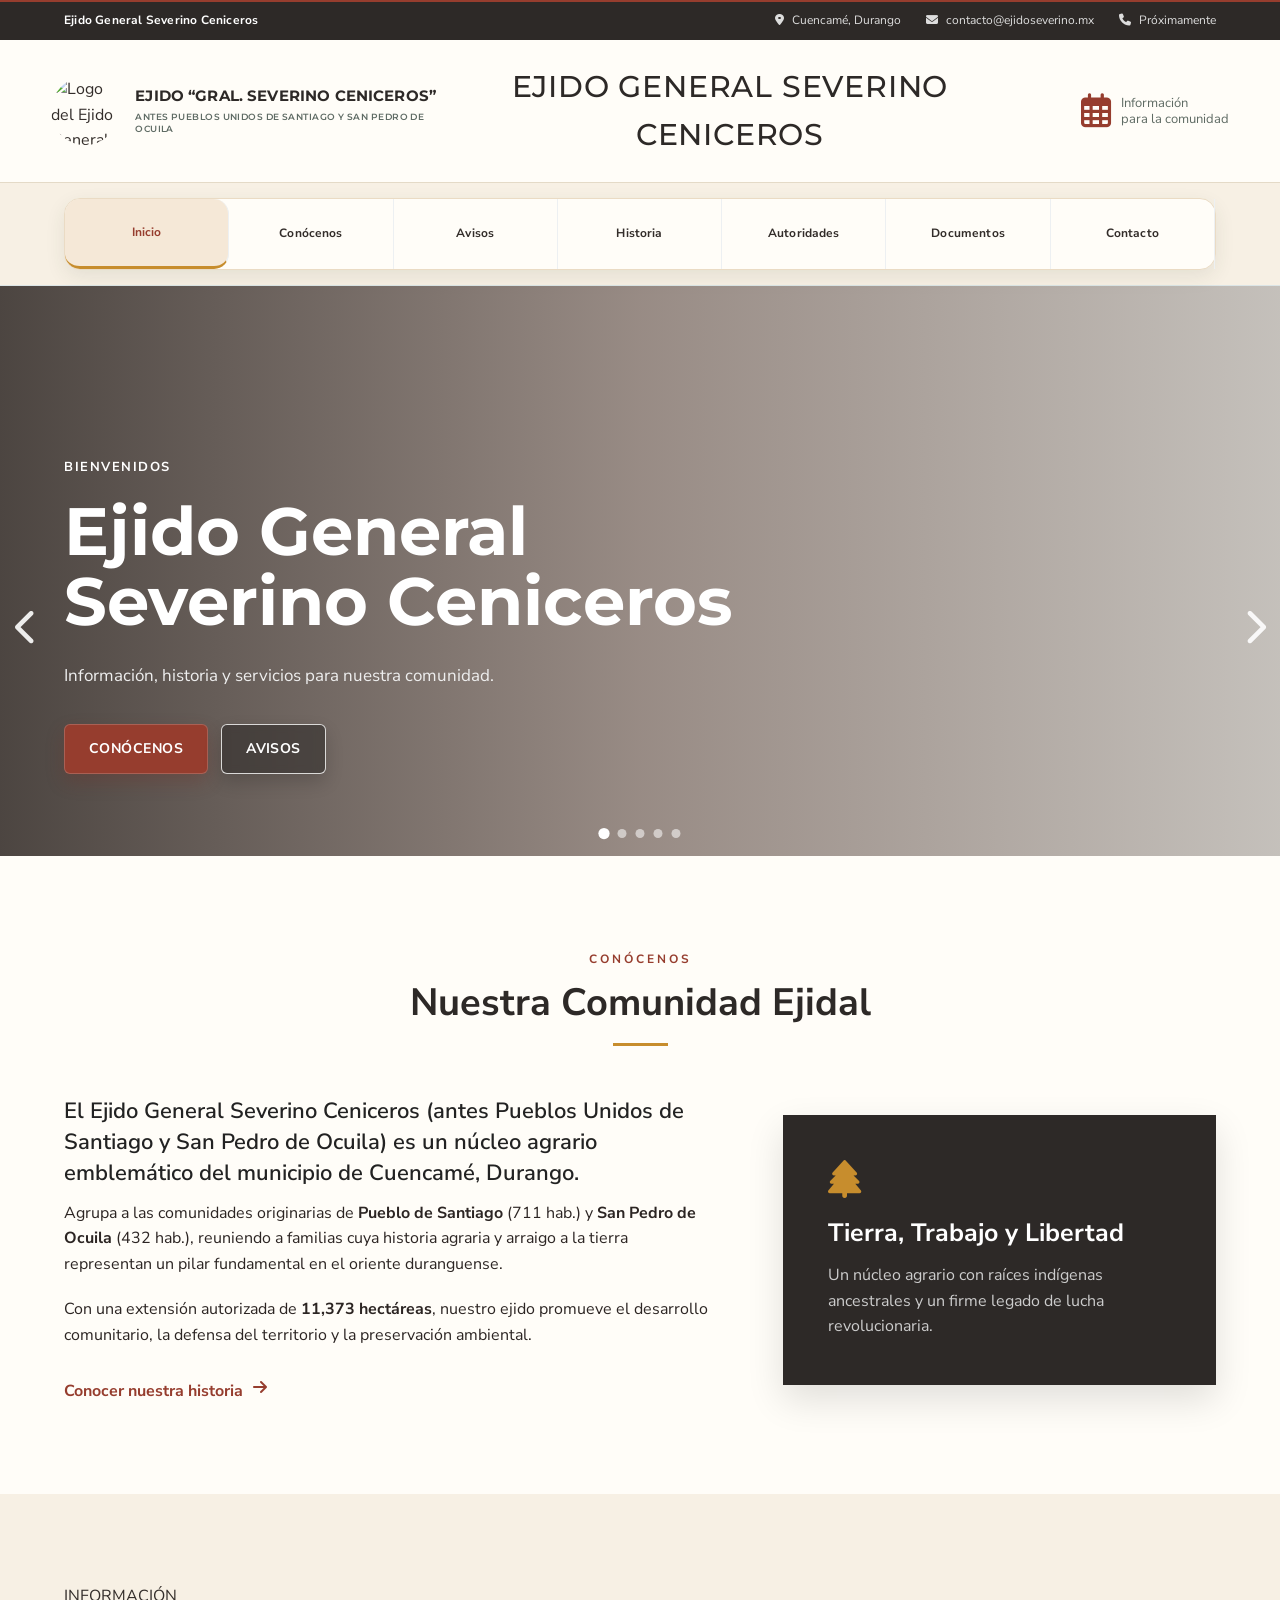
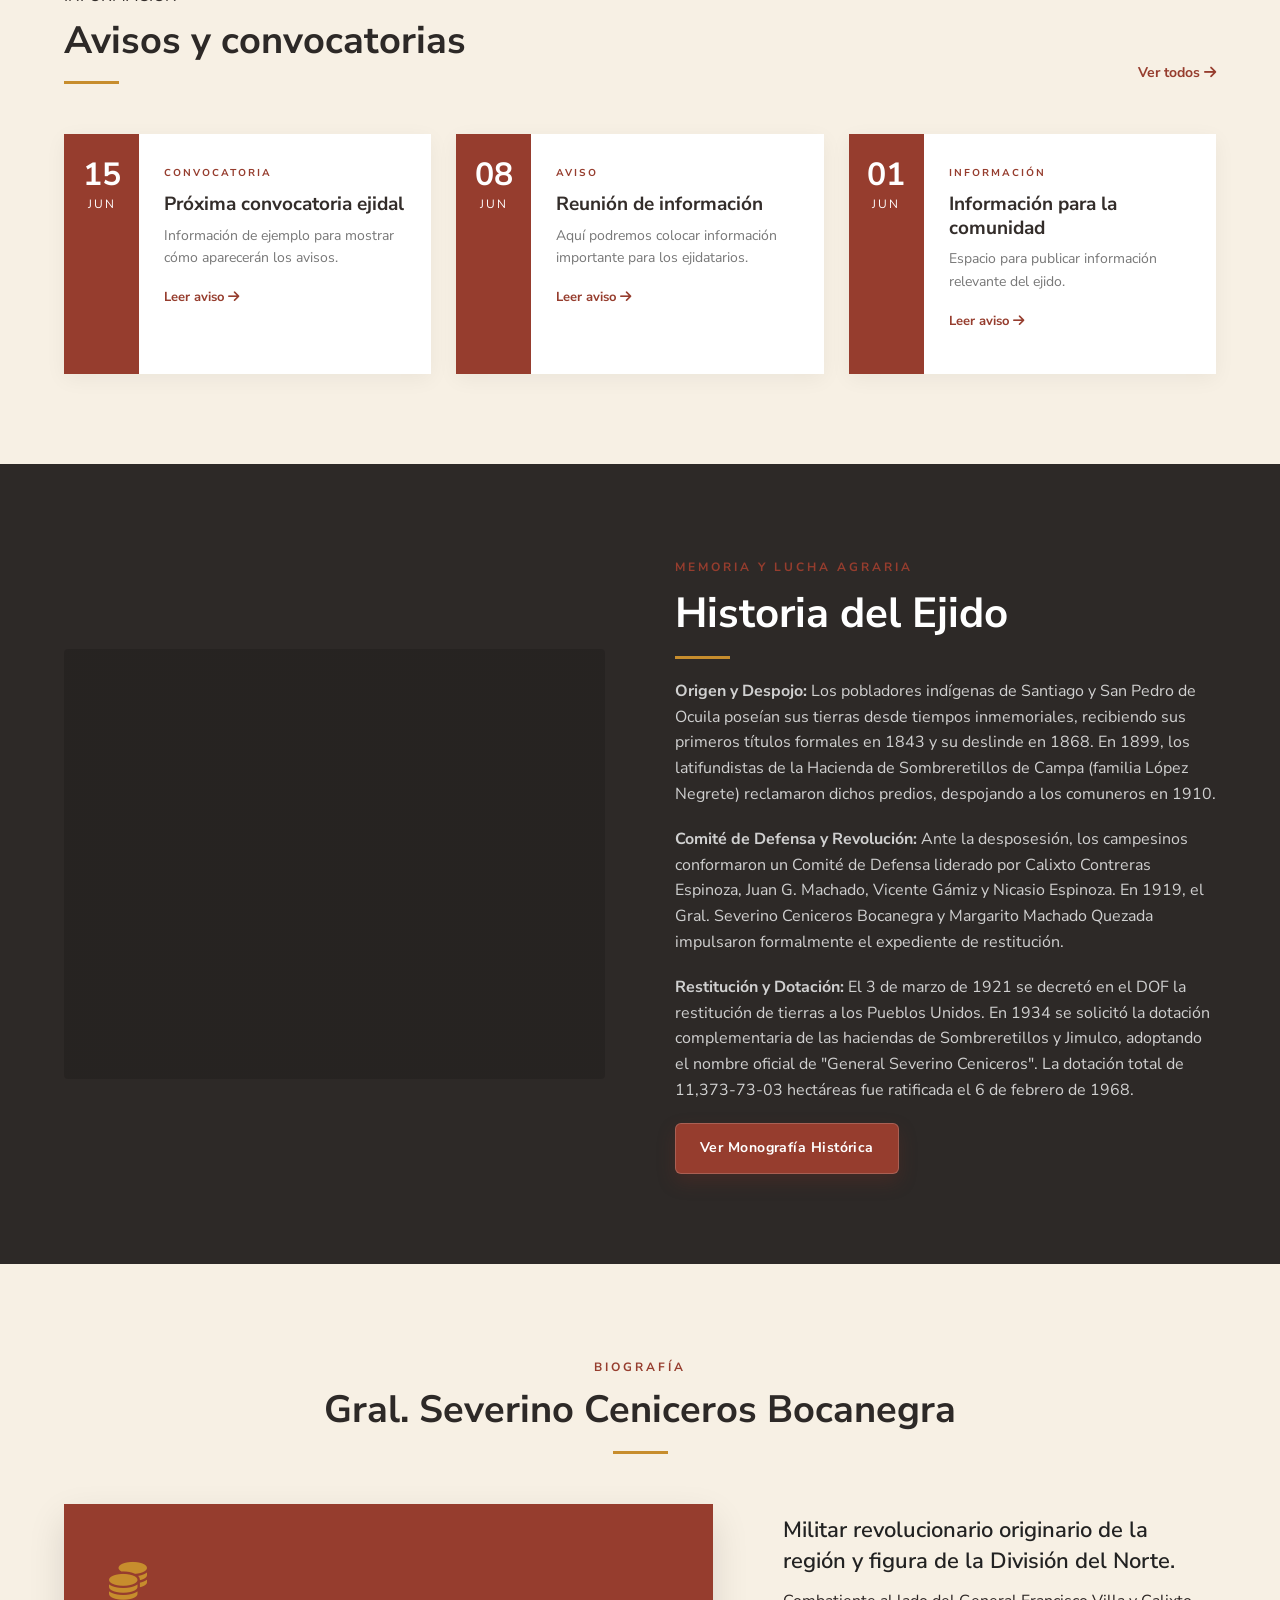
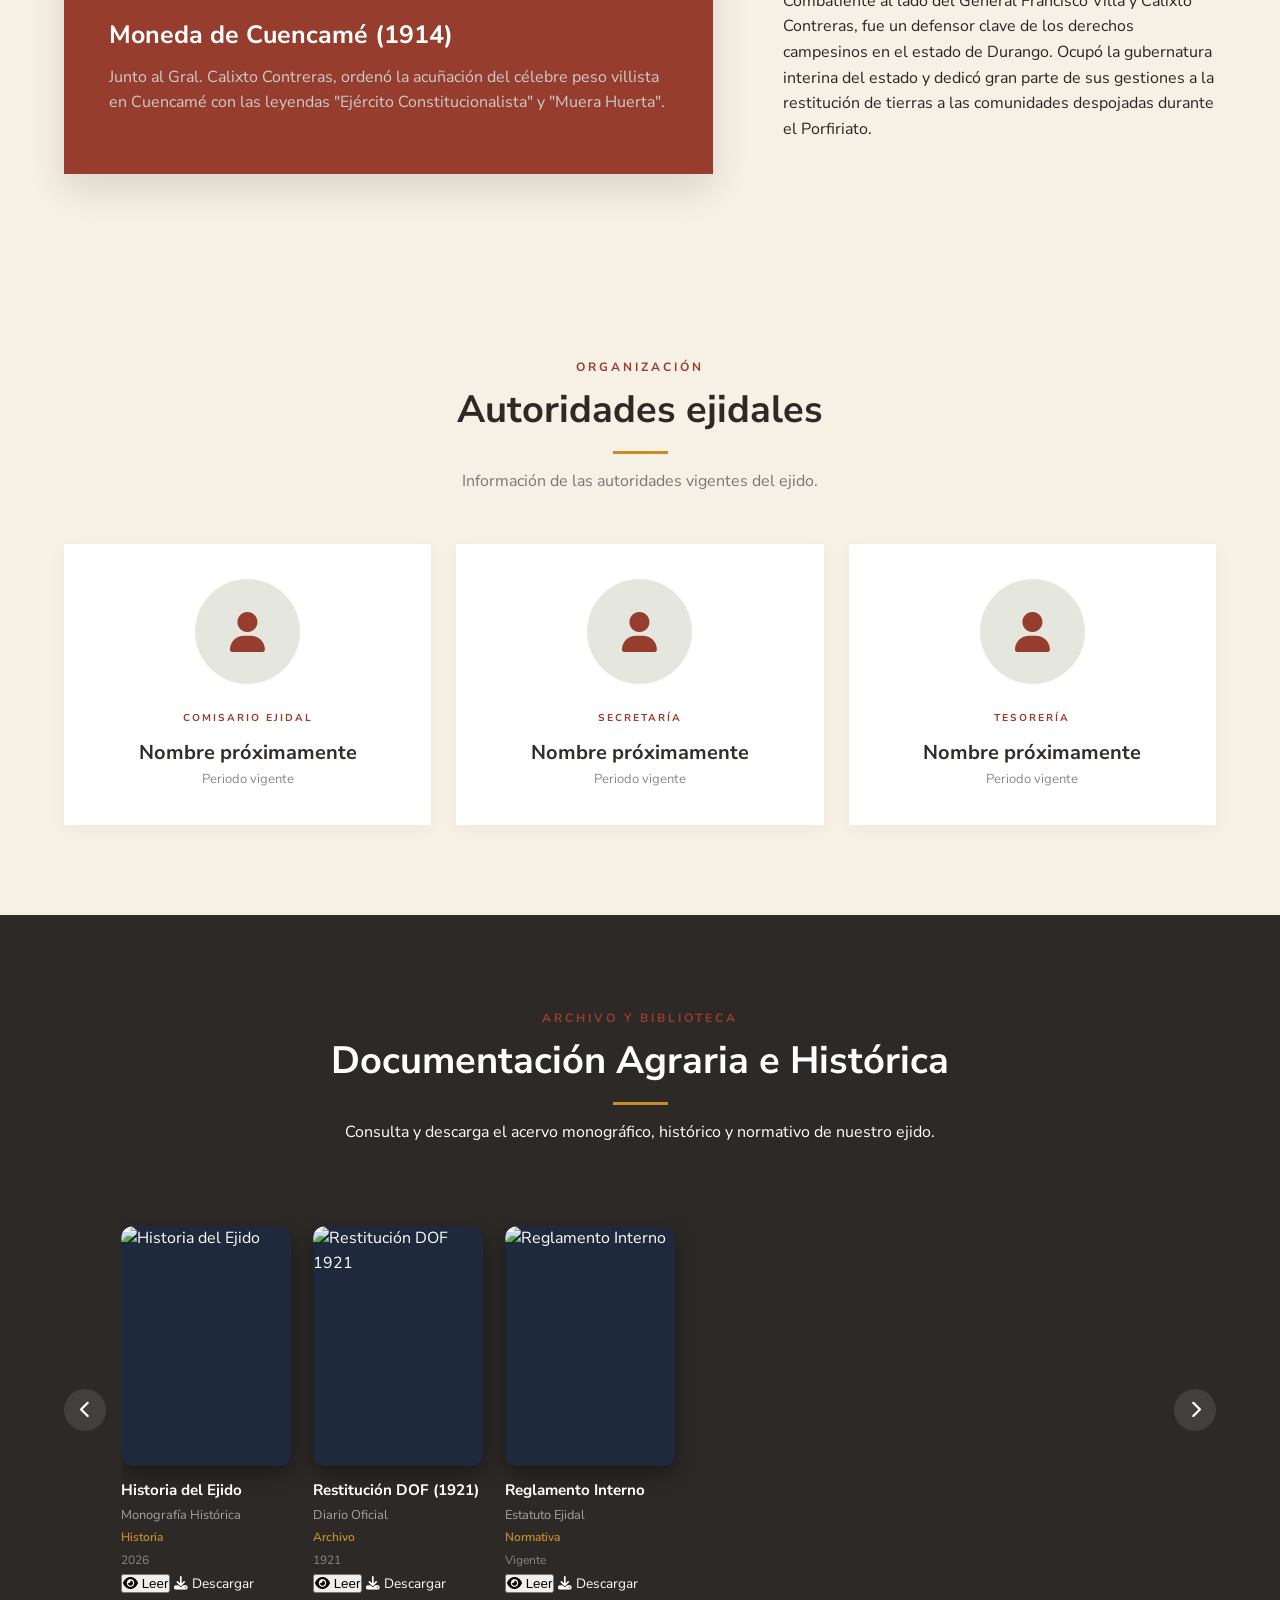
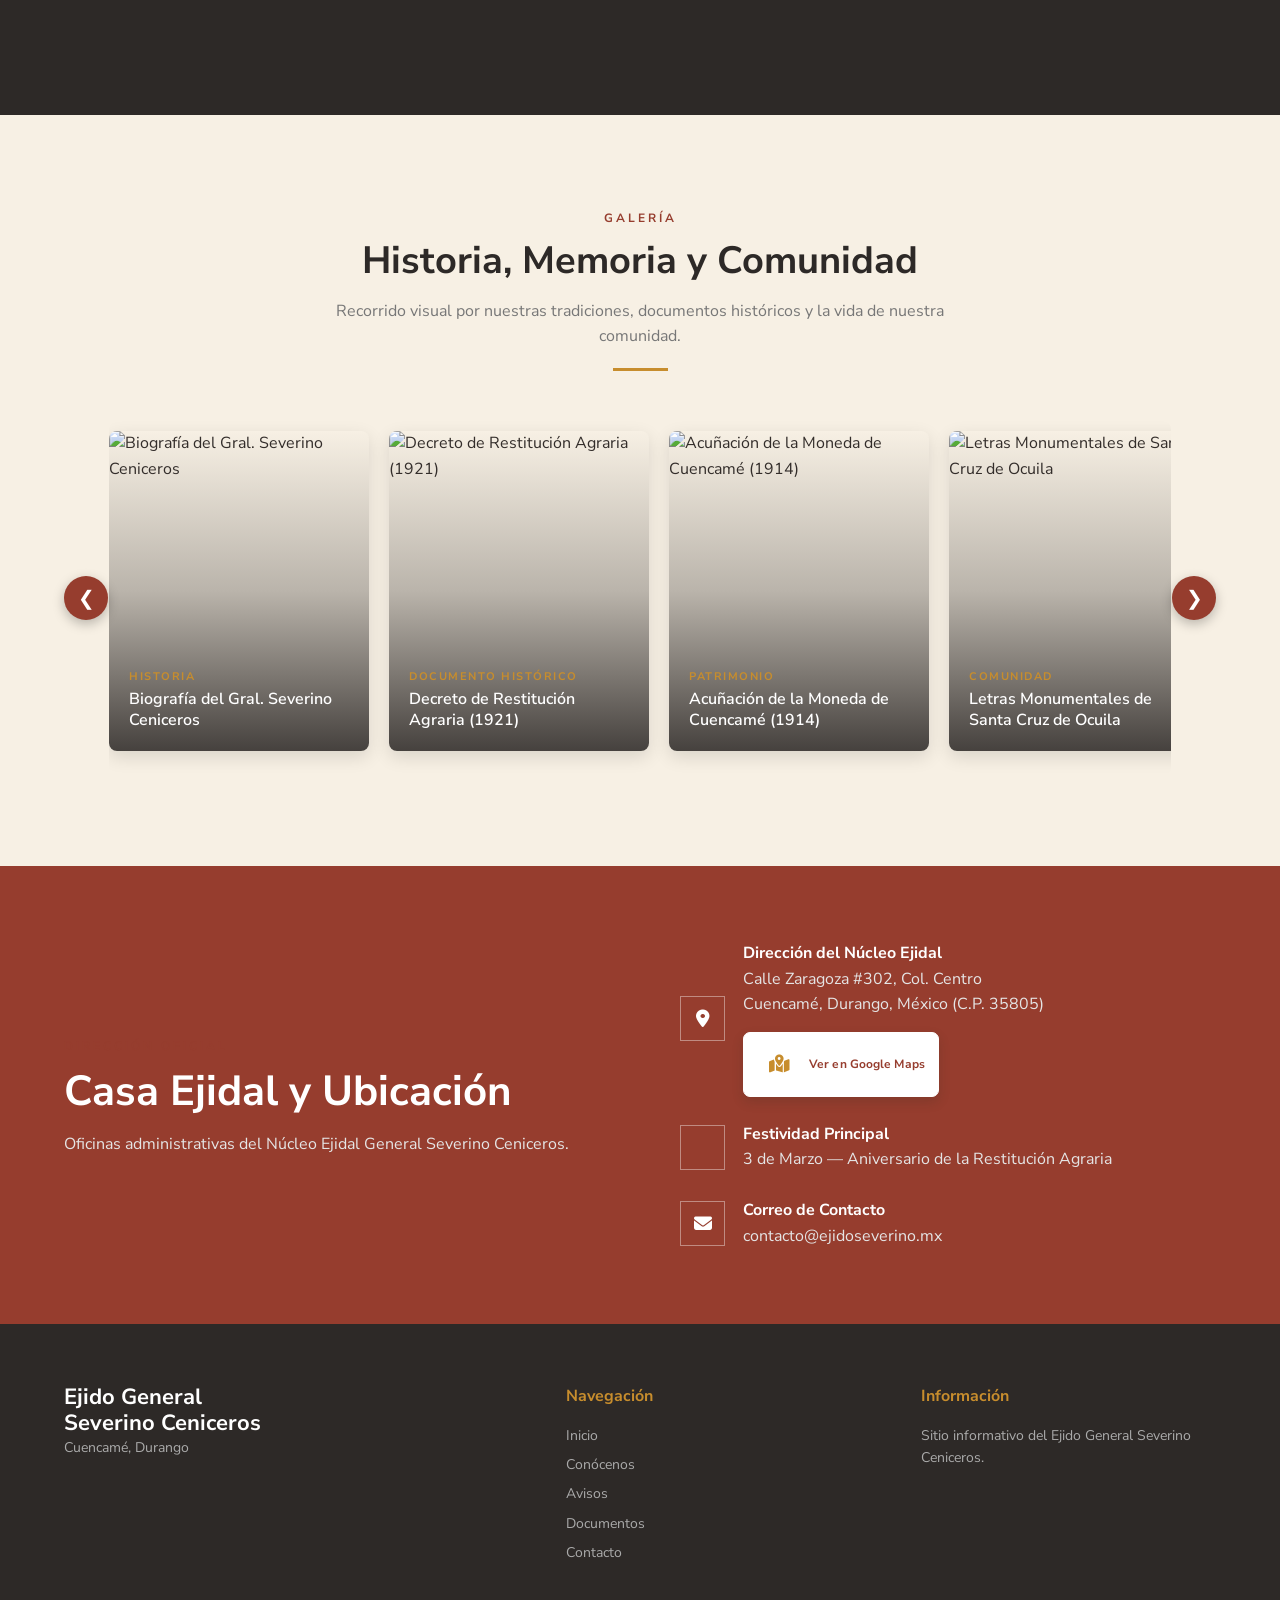
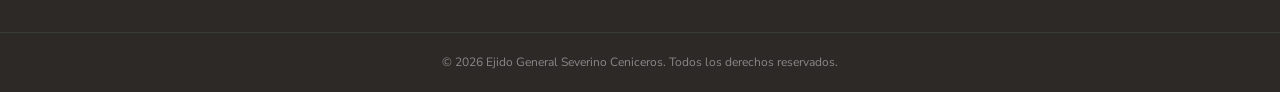
==== index.html @ 694ca885 "Add files via upload" ====
<!DOCTYPE html>
<html lang="es">
<head>
    <meta charset="UTF-8">
    <meta name="viewport" content="width=device-width, initial-scale=1.0">

    <title>Ejido General Severino Ceniceros</title>

    <link rel="stylesheet" href="estilos.css">
    <link rel="preconnect" href="https://fonts.googleapis.com">
    <link rel="preconnect" href="https://fonts.gstatic.com" crossorigin>
    <link href="https://fonts.googleapis.com/css2?family=Montserrat:wght@400;500;600;700&family=Nunito+Sans:wght@400;600;700;800&display=swap" rel="stylesheet">

    <link rel="stylesheet" href="https://cdnjs.cloudflare.com/ajax/libs/font-awesome/6.5.2/css/all.min.css">
</head>

<body>

    <!-- Modal para Galería de Imágenes -->
    <div id="modalGaleria" class="modal-galeria" onclick="cerrarModal(event)">
        <span class="modal-cerrar" onclick="cerrarModalDirecto()">×</span>
        <div class="modal-contenido-wrapper">
            <img id="modalImagen" src="" alt="Imagen ampliada">
            <p id="modalPieFoto" class="modal-caption"></p>
        </div>
    </div>

    <!-- Modal para Visor de PDF con Opción de Descarga -->
    <div id="modalVisorPDF" class="modal-visor" onclick="cerrarVisorPDF(event)">
        <div class="visor-contenido" onclick="event.stopPropagation()">
            <div class="visor-header">
                <h3 id="visorTitulo">Cargando documento...</h3>
                <div class="visor-herramientas">
                    <a id="btnDescargarVisor" href="#" download class="btn-descargar-modal">
                        <i class="fa-solid fa-download"></i> Descargar PDF
                    </a>
                    <span class="visor-cerrar" onclick="cerrarVisorPDFDirecto()">×</span>
                </div>
            </div>
            <div class="visor-iframe-wrapper">
                <iframe id="iframePDF" src="" frameborder="0"></iframe>
            </div>
        </div>
    </div>

    <div class="topbar">
        <div class="topbar-contenido">
            <span class="topbar-sitio">Ejido General Severino Ceniceros</span>
            <div class="topbar-datos">
                <span>
                    <i class="fa-solid fa-location-dot"></i>
                    Cuencamé, Durango
                </span>
                <span>
                    <i class="fa-solid fa-envelope"></i>
                    contacto@ejidoseverino.mx
                </span>
                <span>
                    <i class="fa-solid fa-phone"></i>
                    Próximamente
                </span>
            </div>
        </div>
    </div>

    <header class="header">
        <div class="header-contenido">
            <div class="logo">
                <div class="logo-icon">
                    <img src="imagenes/logo-ejido.png" alt="Logo del Ejido General Severino Ceniceros" class="logo-imagen">
                </div>
                <div>
                    <h1>EJIDO “GRAL. SEVERINO CENICEROS”</h1>
                    <strong>ANTES PUEBLOS UNIDOS DE SANTIAGO Y SAN PEDRO DE OCUILA</strong>
                </div>
            </div>

            <div class="titulo-municipio">EJIDO GENERAL SEVERINO CENICEROS</div>

            <div class="fecha-header">
                <i class="fa-regular fa-calendar-days"></i>
                <span>Información<br>para la comunidad</span>
            </div>

            <button class="menu-btn" onclick="abrirMenu()" aria-label="Abrir menú">
                <i class="fa-solid fa-bars"></i>
            </button>
        </div>

        <div class="nav-band">
            <nav class="menu">
                <a href="#inicio">Inicio</a>
                <a href="#conocenos">Conócenos</a>
                <a href="#avisos">Avisos</a>
                <a href="#historia">Historia</a>
                <a href="#autoridades">Autoridades</a>
                <a href="#documentos">Documentos</a>
                <a href="#contacto">Contacto</a>
            </nav>
        </div>
    </header>

    <section id="inicio" class="hero" aria-label="Información destacada">
        <div class="hero-slide activo slide-comunidad"></div>
        <div class="hero-slide slide-avisos"></div>
        <div class="hero-slide slide-historia"></div>
        <div class="hero-slide slide-galeria"></div>
        <div class="hero-slide slide-tradicion"></div>
        <div class="hero-overlay"></div>
        <div class="hero-contenido">
            <div class="hero-mensaje activo">
                <span class="hero-etiqueta">BIENVENIDOS</span>
                <h2>Ejido General<br><span>Severino Ceniceros</span></h2>
                <p>Información, historia y servicios para nuestra comunidad.</p>
                <div class="hero-botones"><a href="#conocenos" class="btn btn-principal">CONÓCENOS</a><a href="#avisos" class="btn btn-transparente">AVISOS</a></div>
            </div>
            <div class="hero-mensaje">
                <span class="hero-etiqueta">INFORMACIÓN CIUDADANA</span>
                <h2>Avisos para<br><span>la comunidad</span></h2>
                <p>Consulta convocatorias, reuniones y comunicados importantes.</p>
                <div class="hero-botones"><a href="#avisos" class="btn btn-principal">VER AVISOS</a></div>
            </div>
            <div class="hero-mensaje">
                <span class="hero-etiqueta">NUESTRA IDENTIDAD</span>
                <h2>Tierra, trabajo<br><span>y tradición</span></h2>
                <p>Conoce la historia y la vida de nuestro ejido.</p>
                <div class="hero-botones"><a href="#historia" class="btn btn-principal">NUESTRA HISTORIA</a></div>
            </div>
            <div class="hero-mensaje">
                <span class="hero-etiqueta">NUESTRA COMUNIDAD</span>
                <h2>Momentos que<br><span>nos unen</span></h2>
                <p>Imágenes de nuestra gente, nuestras tierras y nuestras tradiciones.</p>
                <div class="hero-botones"><a href="#conocenos" class="btn btn-principal">CONÓCENOS</a></div>
            </div>
            <div class="hero-mensaje">
                <span class="hero-etiqueta">EJIDO GENERAL</span>
                <h2>Raíces que<br><span>perduran</span></h2>
                <p>Una comunidad construida con trabajo, respeto y colaboración.</p>
                <div class="hero-botones"><a href="#contacto" class="btn btn-principal">CONTACTO</a></div>
            </div>
        </div>
        <button class="carrusel-flecha anterior" type="button" aria-label="Diapositiva anterior"><i class="fa-solid fa-chevron-left"></i></button>
        <button class="carrusel-flecha siguiente" type="button" aria-label="Diapositiva siguiente"><i class="fa-solid fa-chevron-right"></i></button>
        <div class="indicadores" aria-label="Seleccionar diapositiva"><button class="activo" type="button" aria-label="Diapositiva 1"></button><button type="button" aria-label="Diapositiva 2"></button><button type="button" aria-label="Diapositiva 3"></button><button type="button" aria-label="Diapositiva 4"></button><button type="button" aria-label="Diapositiva 5"></button></div>
    </section>

    <section id="conocenos" class="seccion">
        <div class="contenedor">
            <div class="titulo-seccion">
                <span>CONÓCENOS</span>
                <h2>Nuestra Comunidad Ejidal</h2>
                <div class="linea"></div>
            </div>

            <div class="conocenos-grid">
                <div class="conocenos-texto">
                    <p class="texto-grande">
                        El Ejido General Severino Ceniceros (antes Pueblos Unidos de Santiago y San Pedro de Ocuila) es un núcleo agrario emblemático del municipio de Cuencamé, Durango.
                    </p>
                    <p>
                        Agrupa a las comunidades originarias de <strong>Pueblo de Santiago</strong> (711 hab.) y <strong>San Pedro de Ocuila</strong> (432 hab.), reuniendo a familias cuya historia agraria y arraigo a la tierra representan un pilar fundamental en el oriente duranguense.
                    </p>
                    <p>
                        Con una extensión autorizada de <strong>11,373 hectáreas</strong>, nuestro ejido promueve el desarrollo comunitario, la defensa del territorio y la preservación ambiental.
                    </p>
                    <a href="#historia" class="link-boton">
                        Conocer nuestra historia
                        <i class="fa-solid fa-arrow-right"></i>
                    </a>
                </div>

                <div class="tarjeta-destacada">
                    <i class="fa-solid fa-tree"></i>
                    <h3>Tierra, Trabajo y Libertad</h3>
                    <p>
                        Un núcleo agrario con raíces indígenas ancestrales y un firme legado de lucha revolucionaria.
                    </p>
                </div>
            </div>
        </div>
    </section>

    <section id="avisos" class="seccion seccion-gris">
        <div class="contenedor">
            <div class="titulo-seccion titulo-flex">
                <div>
                    <span>INFORMACIÓN</span>
                    <h2>Avisos y convocatorias</h2>
                    <div class="linea"></div>
                </div>
                <a href="#" class="ver-todos">
                    Ver todos
                    <i class="fa-solid fa-arrow-right"></i>
                </a>
            </div>

            <div class="avisos-grid">
                <article class="aviso">
                    <div class="aviso-fecha">
                        <strong>15</strong>
                        <span>JUN</span>
                    </div>
                    <div class="aviso-contenido">
                        <span class="aviso-tipo">CONVOCATORIA</span>
                        <h3>Próxima convocatoria ejidal</h3>
                        <p>Información de ejemplo para mostrar cómo aparecerán los avisos.</p>
                        <a href="#">Leer aviso <i class="fa-solid fa-arrow-right"></i></a>
                    </div>
                </article>

                <article class="aviso">
                    <div class="aviso-fecha">
                        <strong>08</strong>
                        <span>JUN</span>
                    </div>
                    <div class="aviso-contenido">
                        <span class="aviso-tipo">AVISO</span>
                        <h3>Reunión de información</h3>
                        <p>Aquí podremos colocar información importante para los ejidatarios.</p>
                        <a href="#">Leer aviso <i class="fa-solid fa-arrow-right"></i></a>
                    </div>
                </article>

                <article class="aviso">
                    <div class="aviso-fecha">
                        <strong>01</strong>
                        <span>JUN</span>
                    </div>
                    <div class="aviso-contenido">
                        <span class="aviso-tipo">INFORMACIÓN</span>
                        <h3>Información para la comunidad</h3>
                        <p>Espacio para publicar información relevante del ejido.</p>
                        <a href="#">Leer aviso <i class="fa-solid fa-arrow-right"></i></a>
                    </div>
                </article>
            </div>
        </div>
    </section>

    <section id="historia" class="seccion historia">
        <div class="contenedor historia-grid">
            <div class="historia-imagen">
                <div class="imagen-placeholder"></div>
            </div>
            <div class="historia-texto">
                <span class="mini-titulo">MEMORIA Y LUCHA AGRARIA</span>
                <h2>Historia del Ejido</h2>
                <div class="linea"></div>
                <p><strong>Origen y Despojo:</strong> Los pobladores indígenas de Santiago y San Pedro de Ocuila poseían sus tierras desde tiempos inmemoriales, recibiendo sus primeros títulos formales en 1843 y su deslinde en 1868. En 1899, los latifundistas de la Hacienda de Sombreretillos de Campa (familia López Negrete) reclamaron dichos predios, despojando a los comuneros en 1910.</p>
                <p><strong>Comité de Defensa y Revolución:</strong> Ante la desposesión, los campesinos conformaron un Comité de Defensa liderado por Calixto Contreras Espinoza, Juan G. Machado, Vicente Gámiz y Nicasio Espinoza. En 1919, el Gral. Severino Ceniceros Bocanegra y Margarito Machado Quezada impulsaron formalmente el expediente de restitución.</p>
                <p><strong>Restitución y Dotación:</strong> El 3 de marzo de 1921 se decretó en el DOF la restitución de tierras a los Pueblos Unidos. En 1934 se solicitó la dotación complementaria de las haciendas de Sombreretillos y Jimulco, adoptando el nombre oficial de "General Severino Ceniceros". La dotación total de 11,373-73-03 hectáreas fue ratificada el 6 de febrero de 1968.</p>
                <a href="#documentos" class="btn btn-principal">Ver Monografía Histórica</a>
            </div>
        </div>
    </section>

    <section class="seccion seccion-gris">
        <div class="contenedor">
            <div class="titulo-seccion">
                <span>BIOGRAFÍA</span>
                <h2>Gral. Severino Ceniceros Bocanegra</h2>
                <div class="linea"></div>
            </div>
            <div class="conocenos-grid">
                <div class="tarjeta-destacada" style="background: var(--terracota-ejido);">
                    <i class="fa-solid fa-coins"></i>
                    <h3>Moneda de Cuencamé (1914)</h3>
                    <p>Junto al Gral. Calixto Contreras, ordenó la acuñación del célebre peso villista en Cuencamé con las leyendas "Ejército Constitucionalista" y "Muera Huerta".</p>
                </div>
                <div class="conocenos-texto">
                    <p class="texto-grande">Militar revolucionario originario de la región y figura de la División del Norte.</p>
                    <p class="texto-cuerpo">Combatiente al lado del General Francisco Villa y Calixto Contreras, fue un defensor clave de los derechos campesinos en el estado de Durango. Ocupó la gubernatura interina del estado y dedicó gran parte de sus gestiones a la restitución de tierras a las comunidades despojadas durante el Porfiriato.</p>
                </div>
            </div>
        </div>
    </section>

    <section id="autoridades" class="seccion seccion-gris">
        <div class="contenedor">
            <div class="titulo-seccion">
                <span>ORGANIZACIÓN</span>
                <h2>Autoridades ejidales</h2>
                <div class="linea"></div>
                <p>Información de las autoridades vigentes del ejido.</p>
            </div>
            <div class="autoridades-grid">
                <div class="autoridad">
                    <div class="autoridad-foto"><i class="fa-solid fa-user"></i></div>
                    <span>COMISARIO EJIDAL</span>
                    <h3>Nombre próximamente</h3>
                    <p>Periodo vigente</p>
                </div>
                <div class="autoridad">
                    <div class="autoridad-foto"><i class="fa-solid fa-user"></i></div>
                    <span>SECRETARÍA</span>
                    <h3>Nombre próximamente</h3>
                    <p>Periodo vigente</p>
                </div>
                <div class="autoridad">
                    <div class="autoridad-foto"><i class="fa-solid fa-user"></i></div>
                    <span>TESORERÍA</span>
                    <h3>Nombre próximamente</h3>
                    <p>Periodo vigente</p>
                </div>
            </div>
        </div>
    </section>

    <!-- Sección Biblioteca / Documentos Modificada con Botones de Leer y Descargar -->
    <section id="documentos" class="seccion seccion-biblioteca">
        <div class="contenedor">
            <div class="titulo-seccion">
                <span>ARCHIVO Y BIBLIOTECA</span>
                <h2>Documentación Agraria e Histórica</h2>
                <div class="linea"></div>
                <p>Consulta y descarga el acervo monográfico, histórico y normativo de nuestro ejido.</p>
            </div>

            <div class="carrusel-libros-contenedor">
                <button class="libros-btn prev" onclick="moverLibros(-1)" aria-label="Anterior"><i class="fa-solid fa-chevron-left"></i></button>

                <div class="libros-visor">
                    <div class="libros-track" id="carruselLibrosTrack">

                        <!-- Libro 1 -->
                        <div class="libro-card">
                            <div class="libro-portada-wrapper" onclick="abrirVisorPDF('documentos/historia del ejido general severino ceniceros.pdf', 'Historia del Ejido General Severino Ceniceros')">
                                <img src="portadas/portada-historia.jpg" alt="Historia del Ejido" class="libro-portada">
                            </div>
                            <div class="libro-meta">
                                <h4 class="libro-titulo">Historia del Ejido</h4>
                                <span class="libro-autor">Monografía Histórica</span>
                                <span class="libro-categoria tag-historia">Historia</span>
                                <span class="libro-anio">2026</span>

                                <div class="libro-acciones">
                                    <button type="button" class="btn-accion btn-leer" onclick="abrirVisorPDF('documentos/historia del ejido general severino ceniceros.pdf', 'Historia del Ejido General Severino Ceniceros')">
                                        <i class="fa-solid fa-eye"></i> Leer
                                    </button>
                                    <a href="documentos/historia del ejido general severino ceniceros.pdf" download="Historia_del_Ejido_General_Severino_Ceniceros.pdf" class="btn-accion btn-descargar">
                                        <i class="fa-solid fa-download"></i> Descargar
                                    </a>
                                </div>
                            </div>
                        </div>

                        <!-- Libro 2 -->
                        <div class="libro-card">
                            <div class="libro-portada-wrapper" onclick="abrirVisorPDF('carpetas/documentos/restitucion-dof-1921.pdf', 'Restitución DOF 1921')">
                                <img src="carpetas/portadas/portada-decreto-1921.jpg" alt="Restitución DOF 1921" class="libro-portada">
                            </div>
                            <div class="libro-meta">
                                <h4 class="libro-titulo">Restitución DOF (1921)</h4>
                                <span class="libro-autor">Diario Oficial</span>
                                <span class="libro-categoria tag-archivo">Archivo</span>
                                <span class="libro-anio">1921</span>

                                <div class="libro-acciones">
                                    <button type="button" class="btn-accion btn-leer" onclick="abrirVisorPDF('carpetas/documentos/restitucion-dof-1921.pdf', 'Restitución DOF 1921')">
                                        <i class="fa-solid fa-eye"></i> Leer
                                    </button>
                                    <a href="carpetas/documentos/restitucion-dof-1921.pdf" download="Restitucion_DOF_1921.pdf" class="btn-accion btn-descargar">
                                        <i class="fa-solid fa-download"></i> Descargar
                                    </a>
                                </div>
                            </div>
                        </div>

                        <!-- Libro 3 -->
                        <div class="libro-card">
                            <div class="libro-portada-wrapper" onclick="abrirVisorPDF('carpetas/documentos/estatuto-ejidal.pdf', 'Reglamento Interno')">
                                <img src="carpetas/portadas/portada-estatuto.jpg" alt="Reglamento Interno" class="libro-portada">
                            </div>
                            <div class="libro-meta">
                                <h4 class="libro-titulo">Reglamento Interno</h4>
                                <span class="libro-autor">Estatuto Ejidal</span>
                                <span class="libro-categoria tag-norma">Normativa</span>
                                <span class="libro-anio">Vigente</span>

                                <div class="libro-acciones">
                                    <button type="button" class="btn-accion btn-leer" onclick="abrirVisorPDF('carpetas/documentos/estatuto-ejidal.pdf', 'Reglamento Interno')">
                                        <i class="fa-solid fa-eye"></i> Leer
                                    </button>
                                    <a href="carpetas/documentos/estatuto-ejidal.pdf" download="Reglamento_Interno_Ejidal.pdf" class="btn-accion btn-descargar">
                                        <i class="fa-solid fa-download"></i> Descargar
                                    </a>
                                </div>
                            </div>
                        </div>

                    </div>
                </div>

                <button class="libros-btn next" onclick="moverLibros(1)" aria-label="Siguiente"><i class="fa-solid fa-chevron-right"></i></button>
            </div>
        </div>
    </section>

    <section class="seccion seccion-gris" id="galeria">
        <div class="contenedor">
            <div class="titulo-seccion">
                <span>GALERÍA</span>
                <h2>Historia, Memoria y Comunidad</h2>
                <p>Recorrido visual por nuestras tradiciones, documentos históricos y la vida de nuestra comunidad.</p>
                <div class="linea"></div>
            </div>

            <div class="galeria-carrusel-contenedor">
                <button class="galeria-btn prev" id="btnGaleriaPrev" onclick="moverGaleria(-1)">❮</button>
                <div class="galeria-visor">
                    <div class="galeria-track" id="carruselGaleriaTrack">
                        <div class="galeria-item">
                            <img src="imagenes/galeria-1.jpg" alt="Biografía del Gral. Severino Ceniceros">
                            <div class="galeria-item-info"><span>Historia</span><h4>Biografía del Gral. Severino Ceniceros</h4></div>
                        </div>
                        <div class="galeria-item">
                            <img src="imagenes/galeria-2.jpg" alt="Decreto de Restitución Agraria (1921)">
                            <div class="galeria-item-info"><span>Documento Histórico</span><h4>Decreto de Restitución Agraria (1921)</h4></div>
                        </div>
                        <div class="galeria-item">
                            <img src="imagenes/galeria-3.jpg" alt="Acuñación de la Moneda de Cuencamé (1914)">
                            <div class="galeria-item-info"><span>Patrimonio</span><h4>Acuñación de la Moneda de Cuencamé (1914)</h4></div>
                        </div>
                        <div class="galeria-item">
                            <img src="imagenes/galeria-4.jpg" alt="Letras Monumentales de Santa Cruz de Ocuila">
                            <div class="galeria-item-info"><span>Comunidad</span><h4>Letras Monumentales de Santa Cruz de Ocuila</h4></div>
                        </div>
                        <div class="galeria-item">
                            <img src="imagenes/galeria-5.jpg" alt="">
                            <div class="galeria-item-info"><span>Tradición</span><h4>Letras Monumentales de Pasaje</h4></div>
                        </div>
                        <div class="galeria-item">
                            <img src="imagenes/galeria-6.jpg" alt="Campos de Cultivo del Ejido">
                            <div class="galeria-item-info"><span>Agricultura</span><h4>Campos de Cultivo del Ejido</h4></div>
                        </div>
                        <div class="galeria-item">
                            <img src="imagenes/galeria-7.jpg" alt="Conmemoración del 3 de Marzo">
                            <div class="galeria-item-info"><span>Categoría</span><h4>Conmemoración del 3 de Marzo</h4></div>
                        </div>
                        <div class="galeria-item">
                            <img src="imagenes/galeria-8.jpg" alt="Periódico Mural El General del Ejido Severino Ceniceros">
                            <div class="galeria-item-info"><span>Comunidad e Información</span><h4>Periódico Mural Ejidal "El General"</h4></div>
                        </div>
                    </div>
                </div>
                <button class="galeria-btn next" id="btnGaleriaNext" onclick="moverGaleria(1)">❯</button>
            </div>
        </div>
    </section>

    <section id="contacto" class="contacto">
        <div class="contenedor contacto-grid">
            <div>
                <span class="mini-titulo">DIRECCIÓN OFICIAL</span>
                <h2>Casa Ejidal y Ubicación</h2>
                <p>Oficinas administrativas del Núcleo Ejidal General Severino Ceniceros.</p>
            </div>
            <div class="contacto-datos">
                <div>
                    <i class="fa-solid fa-location-dot"></i>
                    <div>
                        <strong>Dirección del Núcleo Ejidal</strong>
                        <p>Calle Zaragoza #302, Col. Centro<br>Cuencamé, Durango, México (C.P. 35805)</p>
                        <div class="ubicacion-acciones">
                            <a class="mapa-enlace" href="https://maps.google.com" target="_blank" rel="noopener">
                                <i class="fa-solid fa-map-location-dot"></i> Ver en Google Maps
                            </a>
                        </div>
                    </div>
                </div>
                <div>
                    <i class="fa-solid fa-calendar-star"></i>
                    <div>
                        <strong>Festividad Principal</strong>
                        <p>3 de Marzo — Aniversario de la Restitución Agraria</p>
                    </div>
                </div>
                <div>
                    <i class="fa-solid fa-envelope"></i>
                    <div>
                        <strong>Correo de Contacto</strong>
                        <p>contacto@ejidoseverino.mx</p>
                    </div>
                </div>
            </div>
        </div>
    </section>

    <footer>
        <div class="contenedor footer-grid">
            <div>
                <h3>Ejido General<br>Severino Ceniceros</h3>
                <p>Cuencamé, Durango</p>
            </div>
            <div>
                <h4>Navegación</h4>
                <a href="#inicio">Inicio</a>
                <a href="#conocenos">Conócenos</a>
                <a href="#avisos">Avisos</a>
                <a href="#documentos">Documentos</a>
                <a href="#contacto">Contacto</a>
            </div>
            <div>
                <h4>Información</h4>
                <p>Sitio informativo del Ejido General Severino Ceniceros.</p>
            </div>
        </div>
        <div class="footer-bottom">
            © 2026 Ejido General Severino Ceniceros. Todos los derechos reservados.
        </div>
    </footer>

    <script src="script.js"></script>
</body>
</html>
---- estilos.css ----
/* =========================================
   CONFIGURACIÓN GENERAL & RESET
========================================= */

* {
    margin: 0;
    padding: 0;
    box-sizing: border-box;
}

:root {
    --tierra-oscura: #2d2927;
    --terracota-ejido: #963d2e;
    --terracota-profunda: #743027;
    --oro-maiz: #c78d2d;
    --papel: #f7f0e4;
    --marfil: #fffdf8;
    --texto-tierra: #332d2a;
}

html, body {
    width: 100%;
    max-width: 100%;
    overflow-x: hidden;
    scroll-behavior: smooth;
    font-family: "Nunito Sans", Arial, sans-serif;
    color: var(--texto-tierra);
    background: var(--marfil);
    line-height: 1.6;
}

a {
    text-decoration: none;
    color: inherit;
}

.contenedor {
    width: 90%;
    max-width: 1180px;
    margin: auto;
}

/* =========================================
   BARRA SUPERIOR (TOPBAR)
========================================= */

.topbar {
    background: var(--tierra-oscura);
    border-top: 2px solid var(--terracota-ejido);
    color: #ddd;
    font-size: 12px;
}

.topbar-contenido {
    width: 90%;
    max-width: 1180px;
    margin: auto;
    min-height: 38px;
    display: flex;
    justify-content: space-between;
    align-items: center;
}

.topbar-sitio {
    font-weight: 700;
    color: #fff;
    letter-spacing: .2px;
}

.topbar-datos {
    display: flex;
    align-items: center;
    gap: 25px;
}

.topbar i {
    margin-right: 5px;
}

/* =========================================
   HEADER & NAVEGACIÓN
========================================= */

.header {
    position: relative;
    background: var(--marfil);
    border-bottom: 0;
}

.header-contenido {
    width: min(92%, 1440px);
    max-width: 100%;
    height: 142px;
    margin: auto;
    display: grid;
    grid-template-columns: minmax(390px, 1.15fr) auto minmax(210px, .65fr);
    gap: 38px;
    align-items: center;
}

.logo {
    display: flex;
    align-items: center;
    gap: 16px;
    min-width: 0;
}

.logo-icon {
    width: 68px;
    height: 68px;
    flex: 0 0 68px;
    border-radius: 50%;
    background: transparent;
    overflow: hidden;
}

.logo-imagen {
    display: block;
    width: 100%;
    height: 100%;
    object-fit: contain;
}

.logo h1 {
    color: var(--tierra-oscura);
    font-family: "Montserrat", sans-serif;
    font-size: 15px;
    font-weight: 700;
    line-height: 1.25;
    letter-spacing: .15px;
}

.logo strong {
    display: block;
    max-width: 360px;
    margin-top: 5px;
    color: #5f6b64;
    font-family: "Montserrat", sans-serif;
    font-size: 9px;
    font-weight: 600;
    line-height: 1.35;
    letter-spacing: .45px;
}

.titulo-municipio {
    align-self: center;
    text-align: center;
    font-family: "Montserrat", sans-serif;
    font-size: clamp(24px, 2.35vw, 36px);
    font-weight: 500;
    letter-spacing: .8px;
    color: var(--tierra-oscura);
    max-width: 100%;
    overflow-wrap: anywhere;
}

.fecha-header {
    justify-self: end;
    display: flex;
    align-items: center;
    gap: 10px;
    color: #5f6b64;
    font-size: 13px;
    line-height: 1.25;
    min-width: 0;
}

.fecha-header i {
    color: var(--terracota-ejido);
    font-size: 34px;
}

.nav-band {
    padding: 15px 0;
    background: var(--papel);
    border-top: 1px solid #e4dac7;
    border-bottom: 1px solid #dce5e6;
}

.menu {
    display: flex;
    align-items: center;
    justify-content: center;
    width: min(90%, 1420px);
    max-width: 1420px;
    height: 72px;
    margin: 0 auto;
    border: 1px solid #eadbc4;
    border-radius: 16px;
    background: var(--marfil);
    box-shadow: 0 7px 20px rgba(49, 63, 48, .09);
}

.menu a {
    flex: 1 1 0;
    display: flex;
    align-items: center;
    justify-content: center;
    min-width: 0;
    height: 100%;
    padding: 0 16px;
    font-size: 12px;
    font-weight: 700;
    color: var(--texto-tierra);
    letter-spacing: .15px;
    transition: .25s;
    border-right: 1px solid #edf0f2;
    text-align: center;
}

.menu a:hover {
    color: var(--terracota-ejido);
    background: #f5e8d7;
}

.menu a.activo {
    color: var(--terracota-ejido);
    background: #f5e8d7;
    border-bottom: 3px solid var(--oro-maiz);
    border-radius: 15px;
}

.menu-btn {
    display: none;
    border: none;
    background: none;
    font-size: 25px;
}

/* MENÚ FIJO AL HACER SCROLL */
@media (min-width: 901px) {
    .menu.menu-fijo {
        position: fixed;
        top: 0;
        right: 0;
        left: 0;
        z-index: 2000;
        width: auto;
        max-width: none;
        height: 62px;
        margin: 0;
        background-color: var(--tierra-oscura);
        border: 0;
        border-radius: 0;
        box-shadow: 0 4px 14px rgba(18, 43, 35, .3);
        animation: bajar-menu .22s ease-out;
        box-sizing: border-box;
    }

    .menu.menu-fijo a {
        color: #ffffff;
        background-color: transparent;
        border-right: 1px solid rgba(255,255,255,.12);
    }

    .menu.menu-fijo a.activo {
        color: #ffffff;
        background: rgba(255,255,255,.09);
        border-bottom: 3px solid var(--oro-maiz);
        border-radius: 0;
    }

    .menu.menu-fijo a:hover,
    .menu.menu-fijo a:focus-visible {
        color: #ffffff;
        background-color: rgba(255,255,255,.12);
    }
}

@keyframes bajar-menu {
    from { transform: translateY(-100%); }
    to { transform: translateY(0); }
}

/* =========================================
   HERO / CARRUSEL PRINCIPAL
========================================= */

.hero {
    min-height: 570px;
    position: relative;
    display: flex;
    align-items: center;
    overflow: hidden;
}

.hero-slide {
    position: absolute;
    inset: 0;
    opacity: 0;
    transform: scale(1.04);
    transition: opacity .8s ease, transform 6.5s linear;
    background-size: cover;
    background-position: center;
}

.hero-slide.activo {
    opacity: 1;
    transform: scale(1);
}

.slide-comunidad { background-image: url("imagenes/carrusel-1.jpg"); }
.slide-avisos { background-image: url("imagenes/carrusel-2.jpg"); }
.slide-historia { background-image: url("imagenes/carrusel-3.jpg"); }
.slide-galeria { background-image: url("imagenes/carrusel-4.jpg"); }
.slide-tradicion { background-image: url("imagenes/carrusel-5.jpg"); }

.hero-overlay {
    position: absolute;
    inset: 0;
    background: linear-gradient(
        90deg,
        rgba(42,34,30,.84),
        rgba(65,43,35,.54),
        rgba(45,35,29,.28)
    );
}

.hero-contenido {
    position: relative;
    width: 90%;
    max-width: 1180px;
    margin: auto;
    color: white;
    padding-top: 86px;
}

.hero-mensaje {
    display: none;
    max-width: 700px;
    animation: aparecer .55s ease;
}

.hero-mensaje.activo {
    display: block;
}

@keyframes aparecer {
    from { opacity: 0; transform: translateY(12px); }
    to { opacity: 1; transform: translateY(0); }
}

.hero-etiqueta {
    font-size: 13px;
    font-weight: bold;
    letter-spacing: 1.5px;
}

.hero h2 {
    margin-top: 18px;
    font-family: "Montserrat", sans-serif;
    font-size: clamp(39px, 5.2vw, 67px);
    line-height: 1.05;
    font-weight: 700;
}

.hero p {
    max-width: 600px;
    margin-top: 25px;
    font-size: 17px;
    color: #eee;
}

.carrusel-flecha {
    position: absolute;
    top: 54%;
    z-index: 2;
    width: 52px;
    height: 70px;
    border: 0;
    color: white;
    background: transparent;
    font-size: 37px;
    cursor: pointer;
    opacity: .9;
    transition: .2s;
}

.carrusel-flecha:hover { background: rgba(255,255,255,.12); }
.anterior { left: 0; }
.siguiente { right: 0; }

.indicadores {
    position: absolute;
    z-index: 2;
    bottom: 18px;
    left: 50%;
    transform: translateX(-50%);
    display: flex;
    gap: 9px;
}

.indicadores button {
    width: 9px;
    height: 9px;
    border: 0;
    padding: 0;
    border-radius: 50%;
    background: rgba(255,255,255,.55);
    cursor: pointer;
}

.indicadores button.activo {
    background: #fff;
    transform: scale(1.25);
}

/* =========================================
   BOTONES
========================================= */

.hero-botones {
    margin-top: 35px;
    display: flex;
    gap: 13px;
}

.btn {
    display: inline-flex;
    align-items: center;
    justify-content: center;
    min-height: 48px;
    padding: 13px 24px;
    border-radius: 6px;
    font-weight: bold;
    font-size: 14px;
    letter-spacing: .45px;
    box-shadow: 0 8px 18px rgba(0,0,0,.16);
    transition: 0.3s;
}

.btn-principal {
    background: var(--terracota-ejido);
    color: white;
    border: 1px solid rgba(255,255,255,.18);
    box-shadow: 0 8px 18px rgba(112, 47, 37, .3);
}

.btn-principal:hover {
    background: var(--terracota-profunda);
    box-shadow: 0 12px 25px rgba(112, 47, 37, .38);
    transform: translateY(-2px);
}

.btn-transparente {
    border: 1px solid rgba(255,255,255,.8);
    background: rgba(45,41,39,.57);
    color: white;
    backdrop-filter: blur(4px);
}

.btn-transparente:hover {
    background: white;
    color: var(--tierra-oscura);
}

/* =========================================
   SECCIONES Y TÍTULOS
========================================= */

.seccion { padding: 90px 0; }
.seccion-gris { background: var(--papel); }

.titulo-seccion {
    text-align: center;
    margin-bottom: 50px;
}

.titulo-seccion > span,
.mini-titulo {
    color: var(--terracota-ejido);
    font-size: 12px;
    letter-spacing: 3px;
    font-weight: bold;
}

.titulo-seccion h2 {
    margin-top: 8px;
    font-size: 38px;
    line-height: 1.2;
    color: var(--tierra-oscura);
}

.titulo-seccion p {
    max-width: 650px;
    margin: 15px auto 0;
    color: #777;
}

.linea {
    width: 55px;
    height: 3px;
    background-color: var(--oro-maiz);
    margin: 18px auto 0;
}

.titulo-flex {
    display: flex;
    justify-content: space-between;
    align-items: flex-end;
    text-align: left;
}

.titulo-flex .linea { margin-left: 0; }

.ver-todos {
    color: var(--terracota-ejido);
    font-weight: bold;
    font-size: 14px;
}

/* =========================================
   CONÓCENOS & TARJETAS (BIOGRAFÍA)
========================================= */

.conocenos-grid {
    display: grid;
    grid-template-columns: 1.5fr 1fr;
    gap: 70px;
    align-items: center;
}

.conocenos-texto .texto-grande {
    font-size: 22px;
    color: #222222;
    font-weight: 600;
    line-height: 1.4;
    margin-bottom: 12px;
}

.conocenos-texto p,
.conocenos-texto .texto-cuerpo {
    color: #2c2523;
    font-size: 1rem;
    line-height: 1.6;
    margin-bottom: 20px;
}

.link-boton {
    display: inline-flex;
    gap: 10px;
    margin-top: 10px;
    color: var(--terracota-ejido);
    font-weight: bold;
}

.tarjeta-destacada {
    background: var(--tierra-oscura);
    color: white;
    padding: 45px;
    min-height: 270px;
    display: flex;
    flex-direction: column;
    justify-content: center;
    box-shadow: 0 15px 35px rgba(0,0,0,0.12);
}

.tarjeta-destacada i {
    font-size: 38px;
    color: var(--oro-maiz);
    background-color: transparent;
    margin-bottom: 20px;
}

.tarjeta-destacada h3 {
    font-size: 25px;
    line-height: 1.2;
    margin-bottom: 15px;
}

.tarjeta-destacada p { color: #ccc; }

/* =========================================
   AVISOS
========================================= */

.avisos-grid {
    display: grid;
    grid-template-columns: repeat(3, 1fr);
    gap: 25px;
}

.aviso {
    background: white;
    display: flex;
    min-height: 240px;
    box-shadow: 0 5px 20px rgba(0,0,0,0.05);
    transition: 0.3s;
}

.aviso:hover {
    transform: translateY(-5px);
    box-shadow: 0 15px 30px rgba(0,0,0,0.10);
}

.aviso-fecha {
    width: 75px;
    flex-shrink: 0;
    background: var(--terracota-ejido);
    color: white;
    text-align: center;
    padding-top: 25px;
}

.aviso-fecha strong {
    display: block;
    font-size: 32px;
    line-height: 1;
}

.aviso-fecha span {
    font-size: 12px;
    letter-spacing: 2px;
}

.aviso-contenido { padding: 25px; }

.aviso-tipo {
    font-size: 10px;
    letter-spacing: 2px;
    color: var(--terracota-ejido);
    font-weight: bold;
}

.aviso h3 {
    margin: 8px 0;
    font-size: 19px;
    line-height: 1.25;
}

.aviso p {
    font-size: 14px;
    color: #777;
    margin-bottom: 15px;
}

.aviso a {
    color: var(--terracota-ejido);
    font-weight: bold;
    font-size: 13px;
}

/* =========================================
   HISTORIA
========================================= */

.historia {
    background: var(--tierra-oscura);
    color: white;
}

.historia-grid {
    display: grid;
    grid-template-columns: 1fr 1fr;
    gap: 70px;
    align-items: center;
}

.imagen-placeholder {
    min-height: 430px;
    background:
        linear-gradient(
            rgba(0,0,0,.15),
            rgba(0,0,0,.15)
        ),
        url("imagenes/historia-ejido.jpg");
    background-size: cover;
    background-position: center;
    border-radius: 4px;
    display: flex;
    flex-direction: column;
    justify-content: center;
    align-items: center;
    text-align: center;
    color: white;
    font-size: 14px;
}

.imagen-placeholder i {
    font-size: 45px;
    margin-bottom: 15px;
}

.historia-texto h2 {
    margin-top: 10px;
    font-size: 42px;
    line-height: 1.15;
}

.historia-texto .linea { margin-left: 0; }

.historia-texto p {
    color: #d0d0d0;
    margin: 20px 0;
}

/* =========================================
   AUTORIDADES
========================================= */

.autoridades-grid {
    display: grid;
    grid-template-columns: repeat(3, 1fr);
    gap: 25px;
}

.autoridad {
    background: white;
    padding: 35px 25px;
    text-align: center;
    box-shadow: 0 5px 20px rgba(0,0,0,0.04);
}

.autoridad-foto {
    width: 105px;
    height: 105px;
    margin: 0 auto 20px;
    border-radius: 50%;
    background-color: #e5e7df;
    background-size: cover;
    background-position: center;
    display: flex;
    align-items: center;
    justify-content: center;
    color: var(--terracota-ejido);
    font-size: 40px;
    overflow: hidden;
}

.autoridad-foto img {
    width: 100%;
    height: 100%;
    object-fit: cover;
}

.autoridad > span {
    color: var(--terracota-ejido);
    font-size: 10px;
    letter-spacing: 2px;
    font-weight: bold;
}

.autoridad h3 {
    margin-top: 7px;
    font-size: 20px;
}

.autoridad p {
    color: #888;
    font-size: 13px;
}

/* =========================================
   CARRUSEL DE LIBROS (BIBLIOTECA DIGITAL)
========================================= */

.seccion-biblioteca {
    background-color: var(--tierra-oscura);
    color: #ffffff;
}

.seccion-biblioteca .titulo-seccion h2,
.seccion-biblioteca .titulo-seccion p {
    color: #ffffff;
}

.carrusel-libros-contenedor {
    position: relative;
    display: flex;
    align-items: center;
    gap: 15px;
    padding: 20px 0;
}

.libros-visor {
    overflow: hidden;
    width: 100%;
}

.libros-track {
    display: flex;
    gap: 22px;
    overflow-x: auto;
    scroll-behavior: smooth;
    scrollbar-width: none;
    padding: 10px 0;
}

.libros-track::-webkit-scrollbar {
    display: none;
}

.libro-card {
    flex: 0 0 170px;
    cursor: pointer;
    transition: transform 0.3s ease, box-shadow 0.3s ease;
    text-align: left;
}

.libro-card:hover {
    transform: translateY(-8px);
}

.libro-portada-wrapper {
    width: 100%;
    height: 240px;
    border-radius: 12px;
    overflow: hidden;
    box-shadow: 0 8px 20px rgba(0, 0, 0, 0.4);
    background: #1e293b;
    margin-bottom: 12px;
}

.libro-portada {
    width: 100%;
    height: 100%;
    object-fit: cover;
    border-radius: 12px;
}

.libro-meta {
    display: flex;
    flex-direction: column;
    gap: 3px;
    font-size: 0.85rem;
}

.libro-titulo {
    font-size: 0.95rem;
    font-weight: 700;
    color: #ffffff;
    margin: 0;
    white-space: nowrap;
    overflow: hidden;
    text-overflow: ellipsis;
}

.libro-autor {
    color: #a8a29e;
    font-size: 0.8rem;
    white-space: nowrap;
    overflow: hidden;
    text-overflow: ellipsis;
}

.libro-categoria {
    color: var(--oro-maiz);
    font-weight: 600;
    font-size: 0.75rem;
}

.libro-anio {
    color: #888888;
    font-size: 0.75rem;
}

.libros-btn {
    background: rgba(255, 255, 255, 0.1);
    border: none;
    color: #ffffff;
    width: 42px;
    height: 42px;
    border-radius: 50%;
    cursor: pointer;
    display: flex;
    align-items: center;
    justify-content: center;
    font-size: 1.1rem;
    transition: background 0.3s, transform 0.2s;
    z-index: 2;
    flex-shrink: 0;
}

.libros-btn:hover {
    background: var(--terracota-ejido);
    color: #ffffff;
    transform: scale(1.08);
}

/* Estilos de compatibilidad para retícula de documentos */
.documentos-grid {
    display: grid;
    grid-template-columns: repeat(3, 1fr);
    gap: 20px;
}

.documento {
    border: 1px solid #e5e5e5;
    padding: 20px;
    display: flex;
    align-items: center;
    gap: 15px;
    transition: 0.3s;
}

.documento:hover {
    border-color: var(--oro-maiz);
    transform: translateY(-3px);
}

.documento-icon {
    width: 48px;
    height: 48px;
    background: #f4e6d3;
    color: var(--terracota-ejido);
    display: flex;
    align-items: center;
    justify-content: center;
    font-size: 22px;
}

.documento span {
    font-size: 9px;
    color: var(--terracota-ejido);
    letter-spacing: 2px;
}

.documento h3 { font-size: 15px; }

.descarga {
    margin-left: auto;
    color: #777;
}

/* =========================================
   GALERÍA (CARRUSEL HORIZONTAL)
========================================= */

.galeria-carrusel-contenedor {
    position: relative;
    width: 100%;
    margin: 30px auto 0;
    padding: 0 45px;
    box-sizing: border-box;
}

.galeria-visor {
    width: 100%;
    overflow: hidden;
    border-radius: 8px;
}

.galeria-track {
    display: flex;
    gap: 20px;
    overflow-x: auto;
    scroll-behavior: smooth;
    scroll-snap-type: x mandatory;
    padding: 10px 0 25px 0;
    scrollbar-width: thin;
    scrollbar-color: var(--oro-maiz) var(--papel);
}

.galeria-track::-webkit-scrollbar {
    height: 8px;
}

.galeria-track::-webkit-scrollbar-track {
    background: var(--papel);
    border-radius: 10px;
}

.galeria-track::-webkit-scrollbar-thumb {
    background: var(--oro-maiz);
    border-radius: 10px;
}

.galeria-track::-webkit-scrollbar-thumb:hover {
    background: var(--terracota-ejido);
}

.galeria-item {
    flex: 0 0 calc(25% - 15px);
    min-width: 260px;
    height: 320px;
    scroll-snap-align: start;
    position: relative;
    border-radius: 8px;
    overflow: hidden;
    box-shadow: 0 6px 18px rgba(0, 0, 0, 0.12);
    transition: transform 0.3s ease, box-shadow 0.3s ease;
    cursor: pointer;
}

.galeria-item:hover {
    transform: translateY(-6px);
    box-shadow: 0 12px 25px rgba(0, 0, 0, 0.2);
}

.galeria-item img {
    width: 100%;
    height: 100%;
    object-fit: cover;
    display: block;
    transition: transform 0.3s ease;
}

.galeria-item:hover img {
    transform: scale(1.03);
}

.galeria-item-info {
    position: absolute;
    inset: 0;
    background: linear-gradient(
        to top,
        rgba(45, 41, 39, 0.88) 0%,
        rgba(45, 41, 39, 0.3) 50%,
        transparent 100%
    );
    display: flex;
    flex-direction: column;
    justify-content: flex-end;
    padding: 20px;
    color: #ffffff;
    z-index: 1;
}

.galeria-item-info span {
    font-size: 11px;
    letter-spacing: 1.5px;
    color: var(--oro-maiz);
    text-transform: uppercase;
    font-weight: 700;
}

.galeria-item-info h4 {
    font-size: 16px;
    font-weight: 600;
    margin-top: 4px;
    color: #ffffff;
    line-height: 1.3;
}

.galeria-btn {
    position: absolute;
    top: 50%;
    transform: translateY(-50%);
    width: 44px;
    height: 44px;
    border-radius: 50%;
    background: var(--terracota-ejido);
    color: #ffffff;
    border: none;
    font-size: 20px;
    cursor: pointer;
    z-index: 10;
    display: flex;
    align-items: center;
    justify-content: center;
    box-shadow: 0 4px 12px rgba(0,0,0,0.25);
    transition: background 0.3s ease, transform 0.2s ease;
}

.galeria-btn:hover {
    background: var(--terracota-profunda);
    transform: translateY(-50%) scale(1.1);
}

.galeria-btn.prev { left: 0; }
.galeria-btn.next { right: 0; }

/* =========================================
   CONTACTO
========================================= */

.contacto {
    background: var(--terracota-ejido);
    color: white;
    padding: 75px 0;
}

.contacto-grid {
    display: grid;
    grid-template-columns: 1fr 1fr;
    gap: 80px;
    align-items: center;
}

.contacto h2 {
    margin-top: 10px;
    font-size: 42px;
    line-height: 1.15;
}

.contacto p {
    color: #e5e5e5;
    margin-top: 15px;
}

.contacto-datos {
    display: flex;
    flex-direction: column;
    gap: 25px;
}

.contacto-datos > div {
    display: flex;
    align-items: center;
    gap: 18px;
}

.contacto-datos i {
    width: 45px;
    height: 45px;
    border: 1px solid rgba(255,255,255,.4);
    display: flex;
    align-items: center;
    justify-content: center;
    font-size: 18px;
}

.contacto-datos p { margin: 0; }

.ubicacion-acciones {
    display: flex;
    flex-wrap: wrap;
    gap: 10px;
    margin-top: 14px;
}

.contacto .mapa-enlace {
    min-height: 39px;
    padding: 9px 13px;
    border: 1px solid #fff;
    border-radius: 7px;
    background: #fff;
    color: var(--terracota-ejido);
    box-shadow: 0 5px 12px rgba(31,42,28,.16);
    font-size: 12px;
    font-weight: 700;
    letter-spacing: .1px;
    display: inline-flex;
    align-items: center;
    gap: 7px;
    transition: .2s;
}

.contacto .mapa-enlace i { color: var(--oro-maiz); }

.contacto .mapa-enlace:hover {
    background: var(--oro-maiz);
    border-color: var(--oro-maiz);
    color: var(--tierra-oscura);
    transform: translateY(-2px);
}

.contacto .mapa-enlace:hover i { color: var(--tierra-oscura); }

.contacto .mapa-secundario {
    background: rgba(255,255,255,.15);
    border-color: rgba(255,255,255,.38);
    color: #fff;
}

.contacto .mapa-secundario i { color: #f3dc9d; }

.contacto .mapa-secundario:hover {
    background: #fff;
    color: var(--tierra-oscura);
}

/* =========================================
   FOOTER
========================================= */

footer {
    background: var(--tierra-oscura);
    color: white;
}

.footer-grid {
    padding: 60px 0;
    display: grid;
    grid-template-columns: 1.5fr 1fr 1fr;
    gap: 60px;
}

footer h3 {
    font-size: 22px;
    line-height: 1.2;
}

footer h4 {
    margin-bottom: 15px;
    color: var(--oro-maiz);
    background-color: transparent;
}

footer p, footer a {
    color: #aaa;
    font-size: 14px;
}

footer a {
    display: block;
    margin-bottom: 7px;
}

footer a:hover { color: white; }

.footer-bottom {
    border-top: 1px solid #3a3d36;
    text-align: center;
    padding: 20px;
    color: #888;
    font-size: 12px;
}

/* ==========================================
   MODALES (GALERÍA FOTOGRÁFICA Y VISOR PDF)
========================================== */

/* =========================================
   MODAL / LIGHTBOX DE GALERÍA (CORREGIDO)
========================================= */

.modal-galeria {
    display: none;
    position: fixed !important;
    top: 0;
    left: 0;
    width: 100vw;
    height: 100vh;
    background-color: rgba(0, 0, 0, 0.9);
    backdrop-filter: blur(8px);
    z-index: 999999;
    justify-content: center;
    align-items: center;
    flex-direction: column;
    padding: 20px;
    box-sizing: border-box;
}

.modal-galeria.activo {
    display: flex !important;
    animation: fadeIn 0.25s ease-out;
}

.modal-contenido-wrapper {
    position: relative;
    max-width: 90%;
    max-height: 85vh;
    display: flex;
    flex-direction: column;
    align-items: center;
    box-sizing: border-box;
}

.modal-galeria img {
    max-width: 100%;
    max-height: 75vh;
    object-fit: contain;
    border-radius: 4px;
    box-shadow: 0 10px 30px rgba(0, 0, 0, 0.8);
    transform-origin: center center;
    will-change: transform;
    display: block;
}

.modal-caption {
    width: 100%;
    color: rgba(255, 255, 255, 0.95);
    font-size: 0.95rem;
    background: rgba(0, 0, 0, 0.65);
    backdrop-filter: blur(4px);
    padding: 10px 14px;
    border-radius: 0 0 4px 4px;
    font-weight: 600;
    letter-spacing: 0.5px;
    text-align: center;
    margin-top: 5px;
    box-sizing: border-box;
    transition: opacity 0.2s ease, visibility 0.2s ease;
}

.modal-cerrar {
    position: absolute;
    top: 20px;
    right: 30px;
    color: #ffffff;
    font-size: 40px;
    font-weight: bold;
    cursor: pointer;
    z-index: 1000000;
    transition: color 0.2s, transform 0.2s;
    line-height: 1;
}

.modal-cerrar:hover {
    color: var(--oro-maiz);
    transform: scale(1.1);
}

/* MODAL VISOR DE PDF */
.modal-visor {
    display: none;
    position: fixed !important;
    top: 0;
    left: 0;
    width: 100vw;
    height: 100vh;
    background-color: rgba(0, 0, 0, 0.85);
    backdrop-filter: blur(5px);
    z-index: 999999;
    justify-content: center;
    align-items: center;
    padding: 20px;
    box-sizing: border-box;
}

.modal-visor.activo {
    display: flex !important;
    animation: fadeIn 0.25s ease-out;
}

.visor-contenido {
    background-color: #ffffff;
    width: 90%;
    max-width: 1000px;
    height: 85vh;
    border-radius: 8px;
    display: flex;
    flex-direction: column;
    overflow: hidden;
    box-shadow: 0 10px 30px rgba(0,0,0,0.5);
}

.visor-header {
    background-color: #1a1a1a;
    color: #ffffff;
    padding: 15px 20px;
    display: flex;
    justify-content: space-between;
    align-items: center;
}

.visor-header h3 {
    margin: 0;
    font-size: 1.1rem;
    font-weight: 600;
}

.visor-herramientas {
    display: flex;
    align-items: center;
    gap: 15px;
}

.btn-descargar-modal {
    color: #fff;
    background-color: var(--terracota-ejido);
    padding: 8px 14px;
    border-radius: 4px;
    text-decoration: none;
    font-size: 0.9rem;
    transition: background 0.2s;
}

.btn-descargar-modal:hover {
    background-color: var(--terracota-profunda);
}

.visor-cerrar {
    font-size: 1.8rem;
    cursor: pointer;
    line-height: 1;
    color: #ccc;
    transition: color 0.2s;
}

.visor-cerrar:hover {
    color: #fff;
}

.visor-iframe-wrapper {
    flex: 1;
    width: 100%;
    height: 100%;
}

.visor-iframe-wrapper iframe {
    width: 100%;
    height: 100%;
    border: none;
}

@keyframes fadeIn {
    from { opacity: 0; transform: scale(0.97); }
    to { opacity: 1; transform: scale(1); }
}

/* =========================================
   MEDIA QUERIES (RESPONSIVE)
========================================= */

@media (max-width: 1250px) {
    .header-contenido {
        grid-template-columns: minmax(300px, 1fr) minmax(0, 1.35fr) minmax(150px, .55fr);
    }
}

@media (max-width: 1024px) {
    .galeria-item {
        flex: 0 0 calc(33.333% - 14px);
    }
}

@media (max-width: 900px) {
    .header-contenido {
        height: 92px;
        display: flex;
        justify-content: space-between;
    }

    .titulo-municipio, .fecha-header { display: none; }

    .logo-icon { width: 52px; height: 52px; flex-basis: 52px; }
    .logo h1 { font-size: 12px; }
    .logo strong { max-width: 260px; font-size: 7px; }

    .nav-band { padding: 0; background: transparent; border: 0; }

    .menu {
        display: none;
        position: absolute;
        top: 92px;
        left: 0;
        width: 100%;
        height: auto;
        margin: 0;
        background: white;
        padding: 25px;
        flex-direction: column;
        border-radius: 0;
        box-shadow: 0 8px 16px rgba(0,0,0,.12);
        z-index: 1000;
    }

    .menu.activo { display: flex; }

    .menu.menu-fijo {
        position: fixed;
        top: 0;
        background: var(--tierra-oscura);
    }

    .menu.menu-fijo a.activo {
        color: var(--terracota-ejido);
        background: #f5e8d7;
        border-bottom-color: var(--oro-maiz);
    }

    .menu a {
        width: 100%;
        min-height: 43px;
        height: auto;
        border-right: 0;
        border-bottom: 1px solid #edf0f2;
        color: var(--texto-tierra);
    }

    .menu-btn { display: block; cursor: pointer; }

    .conocenos-grid, .historia-grid, .contacto-grid,
    .avisos-grid, .autoridades-grid, .documentos-grid, .footer-grid {
        grid-template-columns: 1fr;
    }
}

@media (max-width: 768px) {
    .galeria-carrusel-contenedor {
        padding: 0;
    }
    .galeria-item {
        flex: 0 0 calc(50% - 10px);
        height: 280px;
    }
    .galeria-btn { display: none; }

    .libros-btn {
        width: 36px;
        height: 36px;
        font-size: 0.9rem;
    }

    .visor-contenido {
        height: 95vh;
    }

    .visor-header h3 {
        max-width: 50%;
        font-size: 0.95rem;
    }
}

@media (max-width: 600px) {
    .header-contenido { height: 78px; }
    .logo { gap: 10px; }
    .logo-icon { width: 41px; height: 41px; flex-basis: 41px; }
    .logo h1 { font-size: 10px; }
    .logo strong { max-width: 205px; font-size: 6px; letter-spacing: .25px; }

    .menu { top: 78px; }

    .hero { min-height: 520px; }
    .hero-contenido { padding-top: 72px; }
    .hero h2 { font-size: 42px; }
    .hero p { font-size: 16px; }

    .hero-botones {
        flex-direction: column;
        width: 100%;
    }

    .hero-botones .btn, .ubicacion-acciones, .contacto .mapa-enlace {
        width: 100%;
    }

    .carrusel-flecha { width: 38px; font-size: 26px; }

    .seccion { padding: 65px 0; }
    .titulo-seccion h2 { font-size: 31px; }

    .galeria-item {
        flex: 0 0 82%;
        height: 260px;
    }

    .libro-card {
        flex: 0 0 140px;
    }

    .libro-portada-wrapper {
        height: 200px;
    }

    .modal-cerrar {
        top: 15px;
        right: 20px;
        font-size: 32px;
    }
}
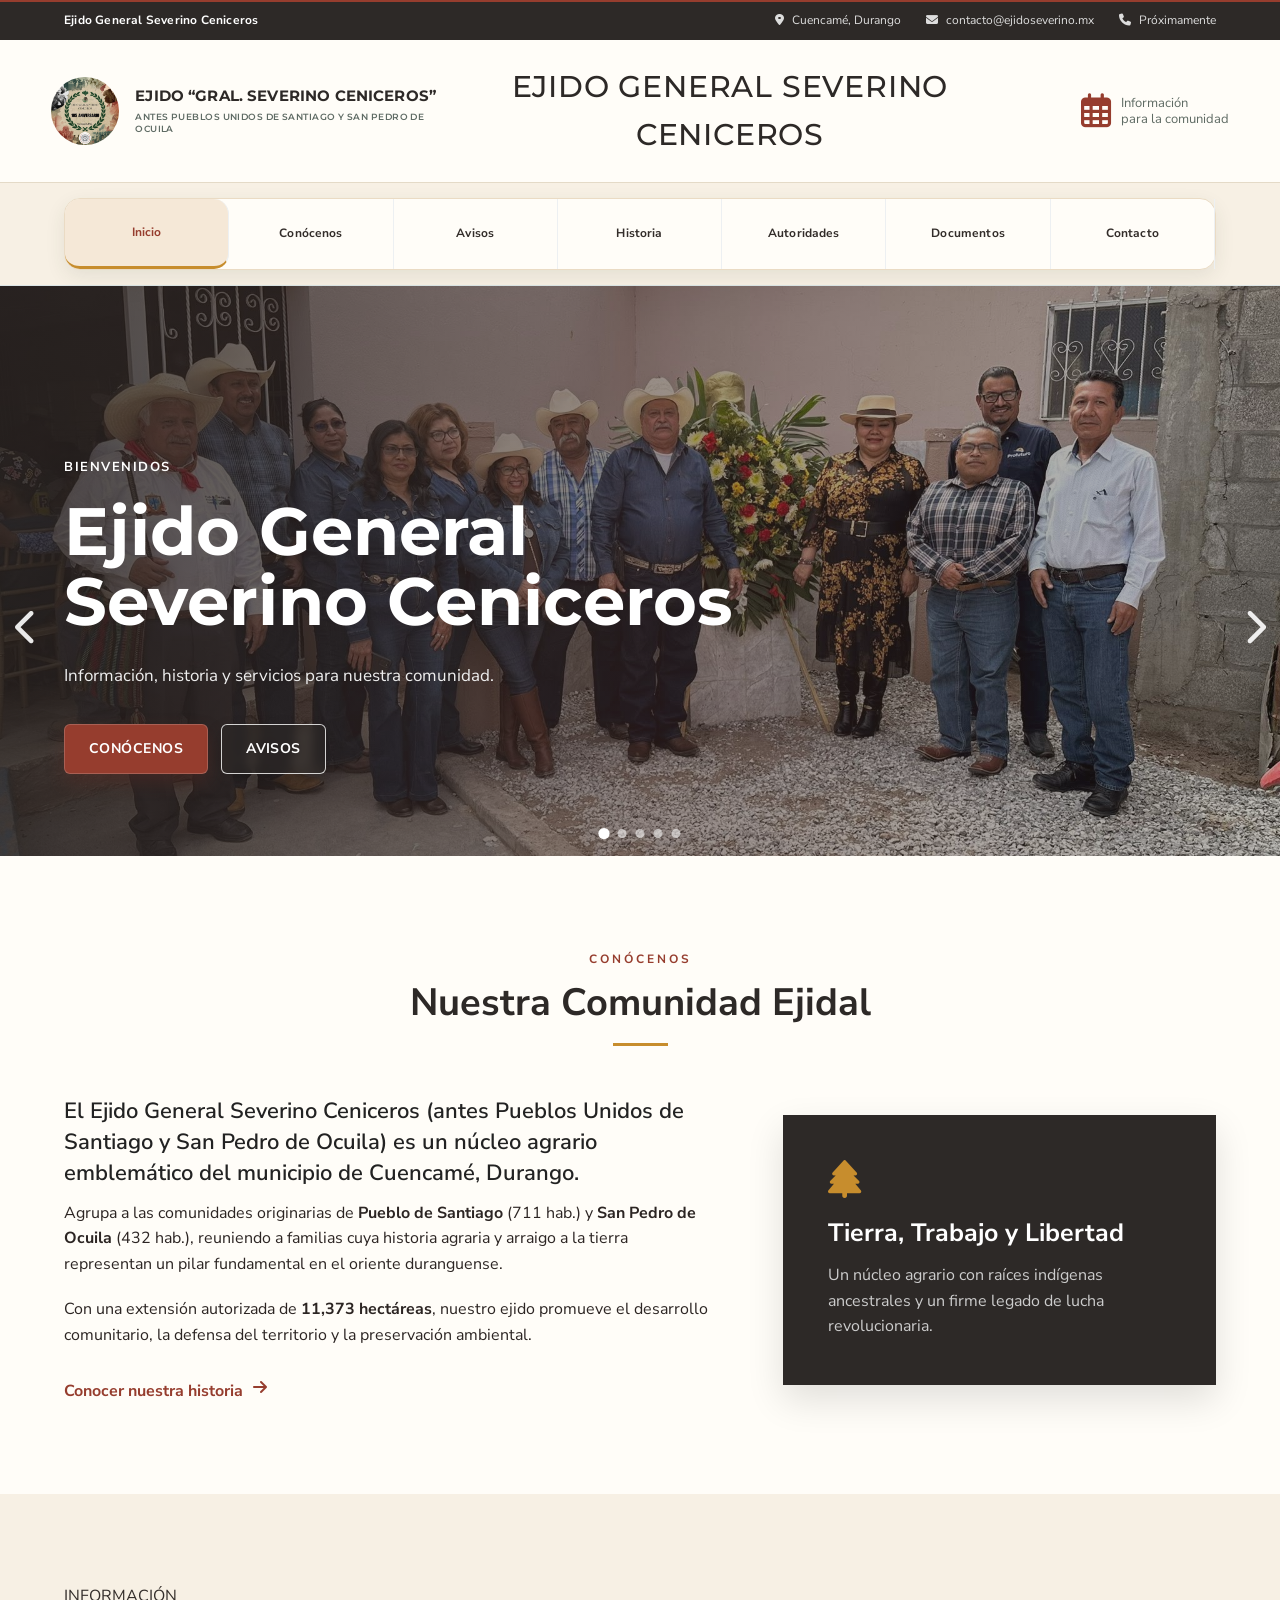
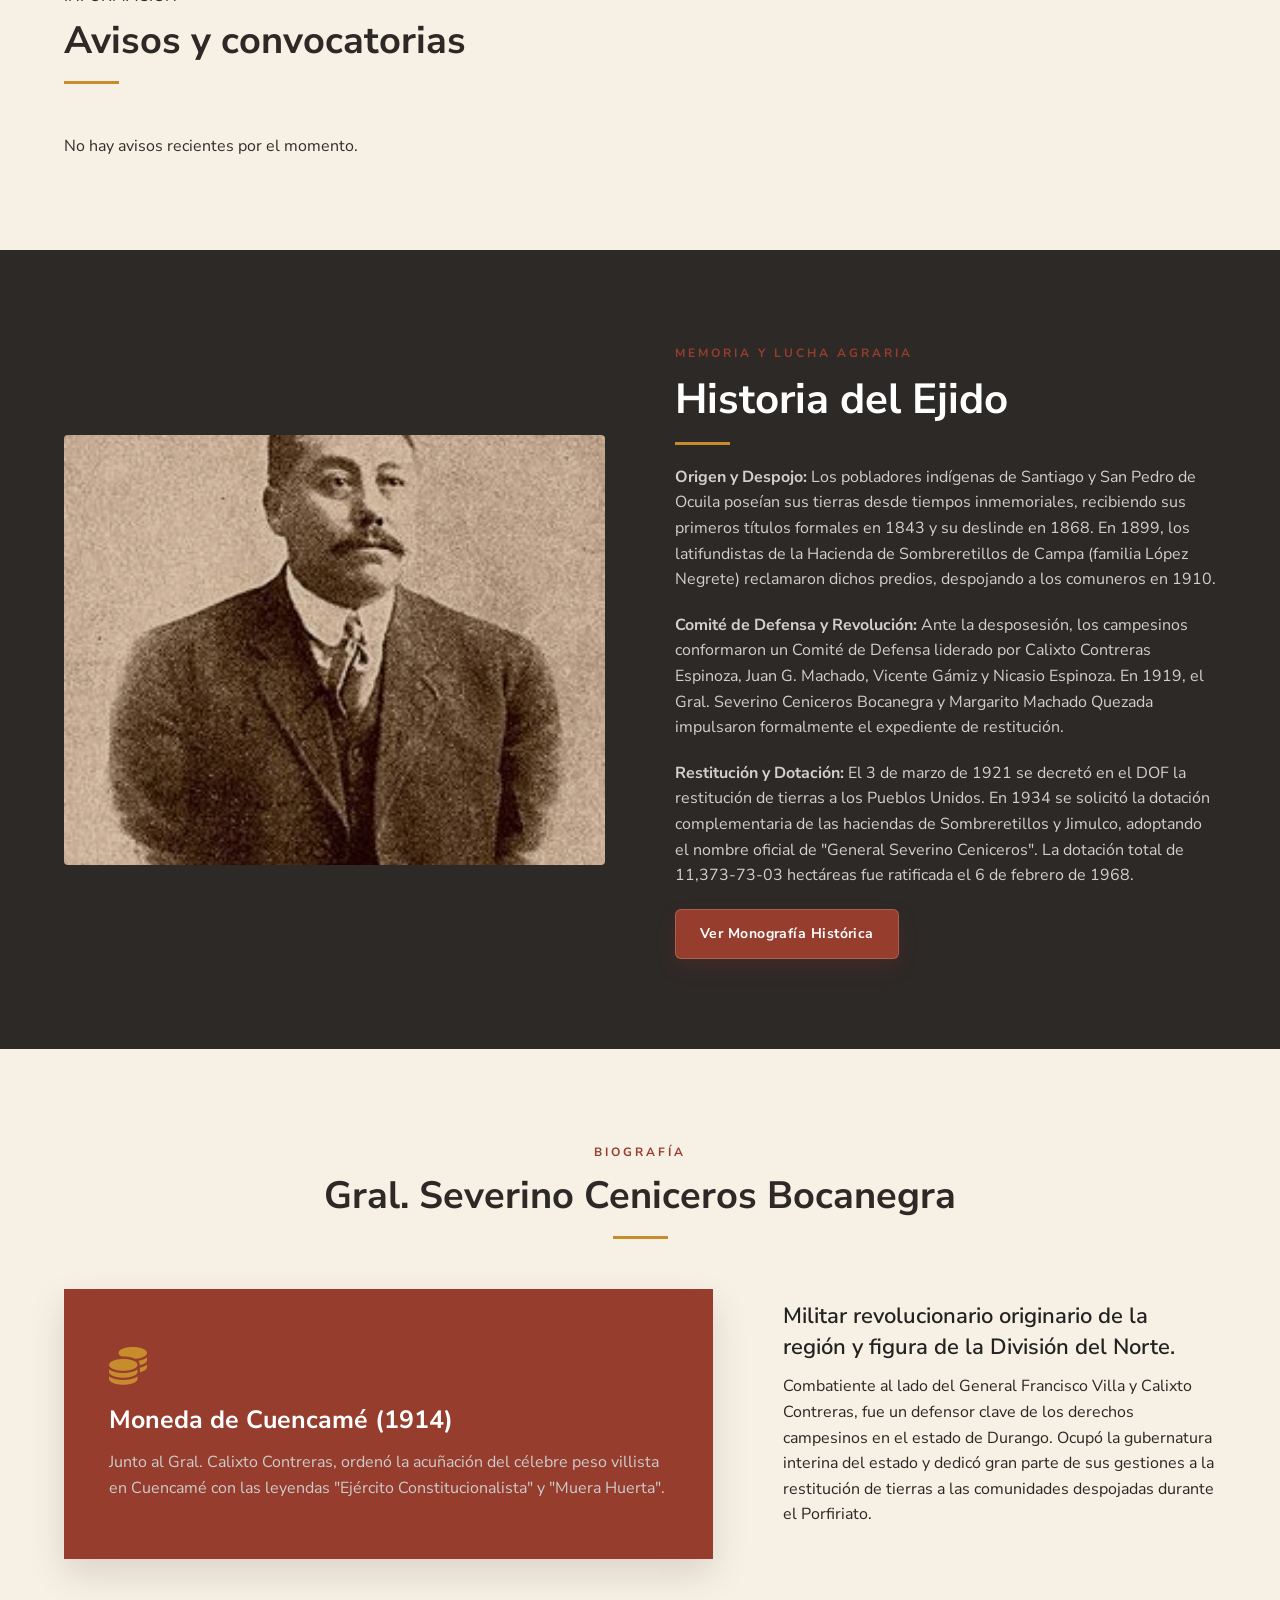
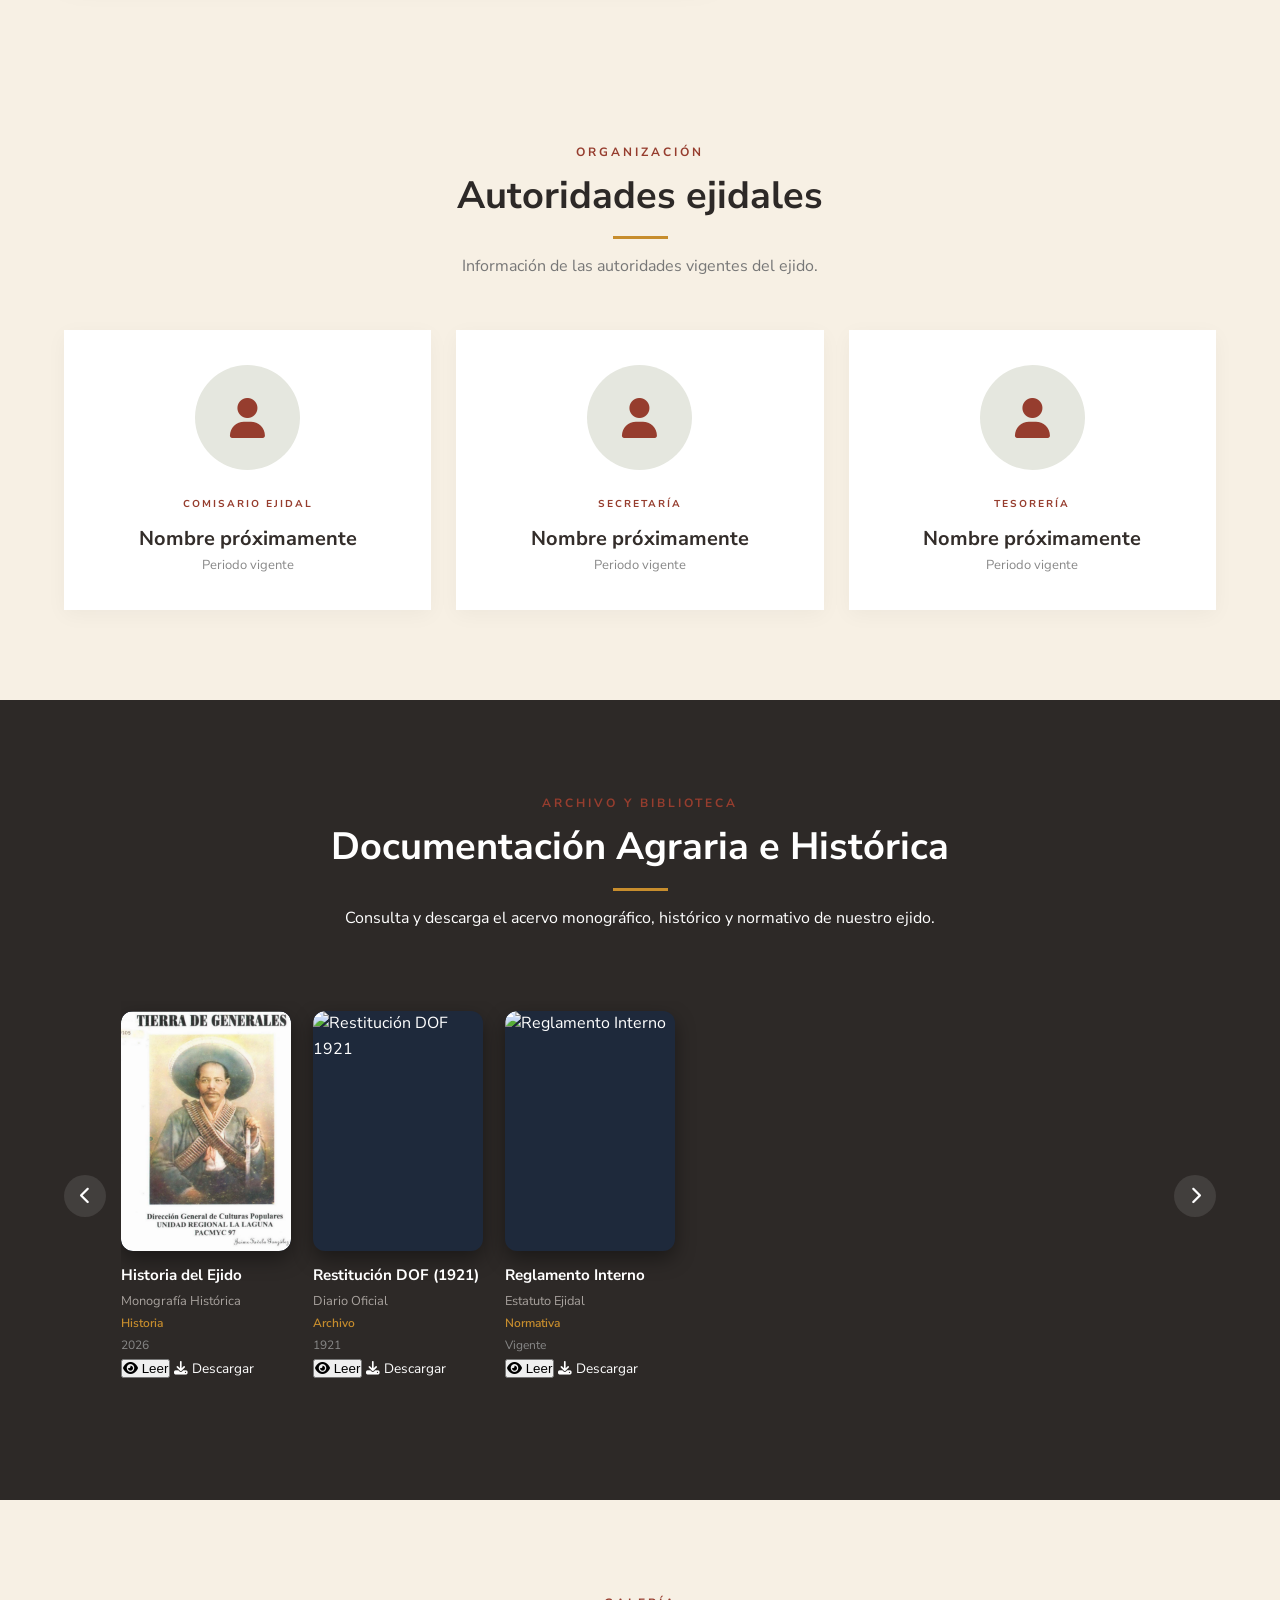
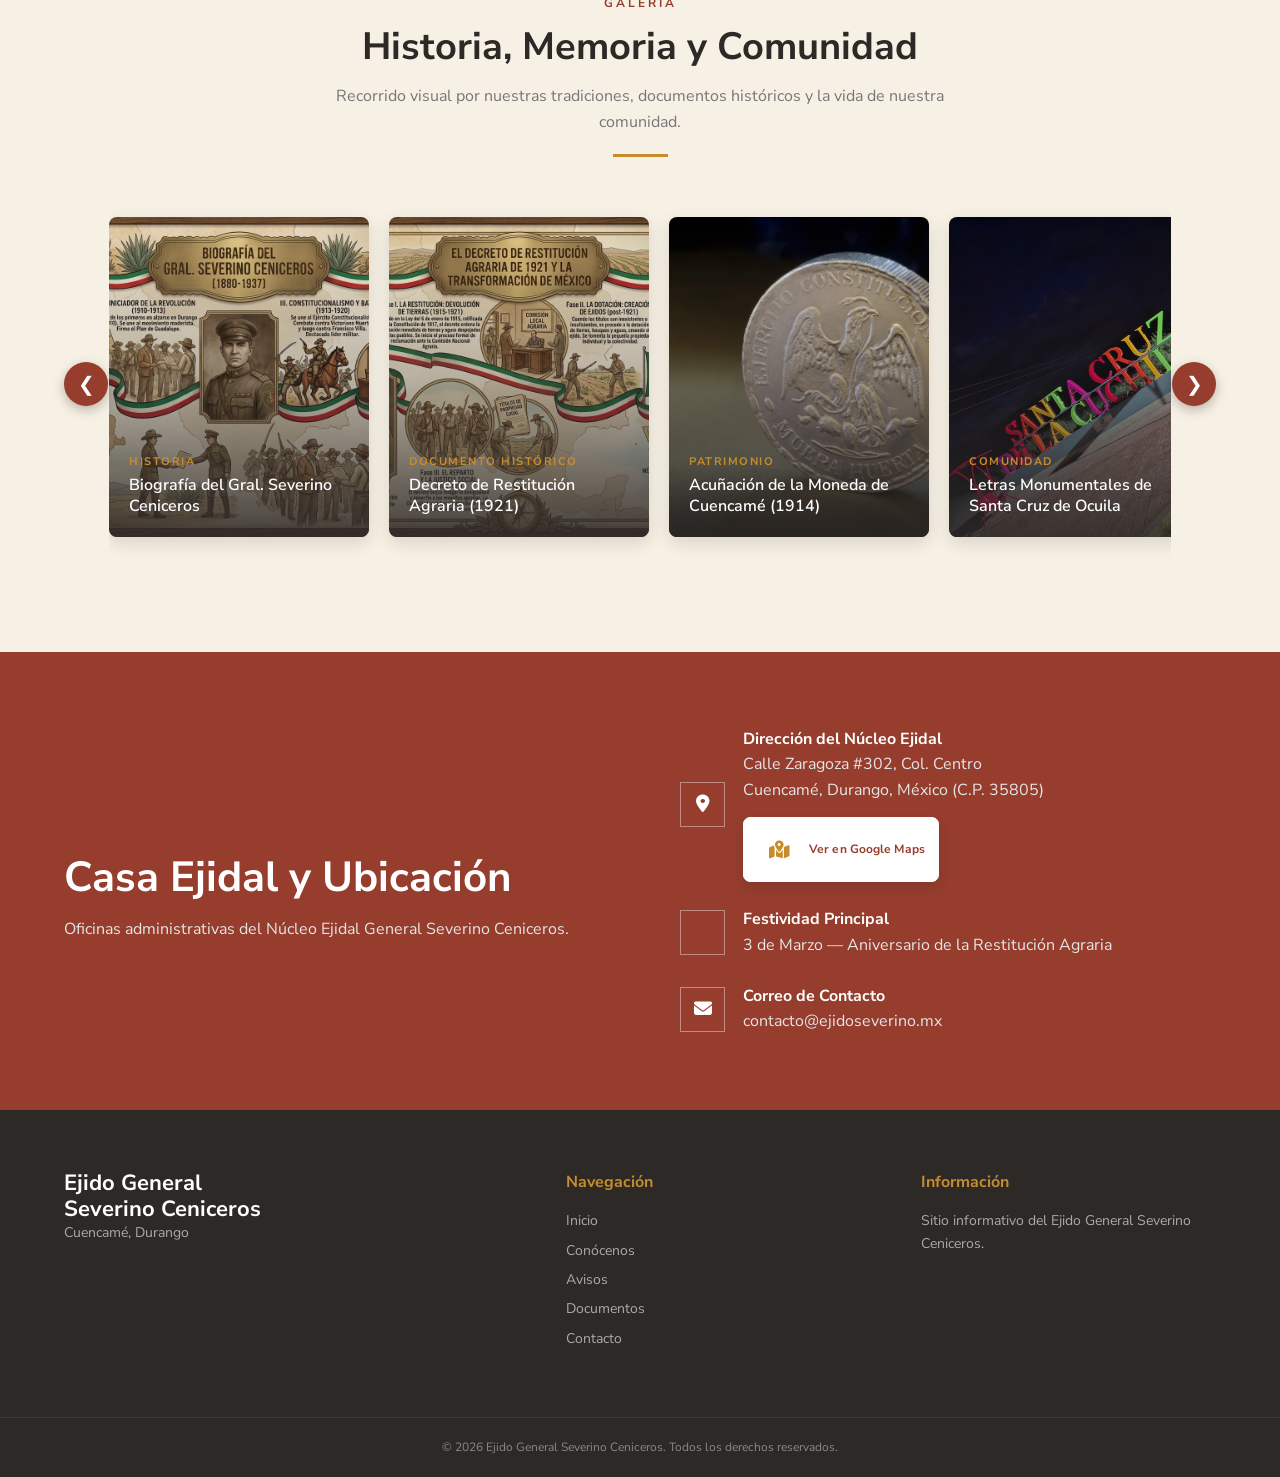
==== commit baca23f5: "Add files via upload" ====
--- a/index.html
+++ b/index.html
@@ -180,6 +180,7 @@
         </div>
     </section>
 
+    <!-- SECCIÓN DE AVISOS ACTUALIZADA CON EL CONTENEDOR DINÁMICO -->
     <section id="avisos" class="seccion seccion-gris">
         <div class="contenedor">
             <div class="titulo-seccion titulo-flex">
@@ -188,51 +189,11 @@
                     <h2>Avisos y convocatorias</h2>
                     <div class="linea"></div>
                 </div>
-                <a href="#" class="ver-todos">
-                    Ver todos
-                    <i class="fa-solid fa-arrow-right"></i>
-                </a>
-            </div>
-
-            <div class="avisos-grid">
-                <article class="aviso">
-                    <div class="aviso-fecha">
-                        <strong>15</strong>
-                        <span>JUN</span>
-                    </div>
-                    <div class="aviso-contenido">
-                        <span class="aviso-tipo">CONVOCATORIA</span>
-                        <h3>Próxima convocatoria ejidal</h3>
-                        <p>Información de ejemplo para mostrar cómo aparecerán los avisos.</p>
-                        <a href="#">Leer aviso <i class="fa-solid fa-arrow-right"></i></a>
-                    </div>
-                </article>
-
-                <article class="aviso">
-                    <div class="aviso-fecha">
-                        <strong>08</strong>
-                        <span>JUN</span>
-                    </div>
-                    <div class="aviso-contenido">
-                        <span class="aviso-tipo">AVISO</span>
-                        <h3>Reunión de información</h3>
-                        <p>Aquí podremos colocar información importante para los ejidatarios.</p>
-                        <a href="#">Leer aviso <i class="fa-solid fa-arrow-right"></i></a>
-                    </div>
-                </article>
-
-                <article class="aviso">
-                    <div class="aviso-fecha">
-                        <strong>01</strong>
-                        <span>JUN</span>
-                    </div>
-                    <div class="aviso-contenido">
-                        <span class="aviso-tipo">INFORMACIÓN</span>
-                        <h3>Información para la comunidad</h3>
-                        <p>Espacio para publicar información relevante del ejido.</p>
-                        <a href="#">Leer aviso <i class="fa-solid fa-arrow-right"></i></a>
-                    </div>
-                </article>
+            </div>
+
+            <!-- Contenedor dinámico controlado por script.js para mostrar los avisos del panel -->
+            <div id="contenedorAvisos" class="avisos-grid">
+                <p>Cargando avisos recientes...</p>
             </div>
         </div>
     </section>
@@ -430,8 +391,8 @@
                             <div class="galeria-item-info"><span>Tradición</span><h4>Letras Monumentales de Pasaje</h4></div>
                         </div>
                         <div class="galeria-item">
-                            <img src="imagenes/galeria-6.jpg" alt="Campos de Cultivo del Ejido">
-                            <div class="galeria-item-info"><span>Agricultura</span><h4>Campos de Cultivo del Ejido</h4></div>
+                            <img src="imagenes/galeria-6.jpg" alt="Aniversario">
+                            <div class="galeria-item-info"><span>Evento</span><h4>Aniversario de Ejido</h4></div>
                         </div>
                         <div class="galeria-item">
                             <img src="imagenes/galeria-7.jpg" alt="Conmemoración del 3 de Marzo">
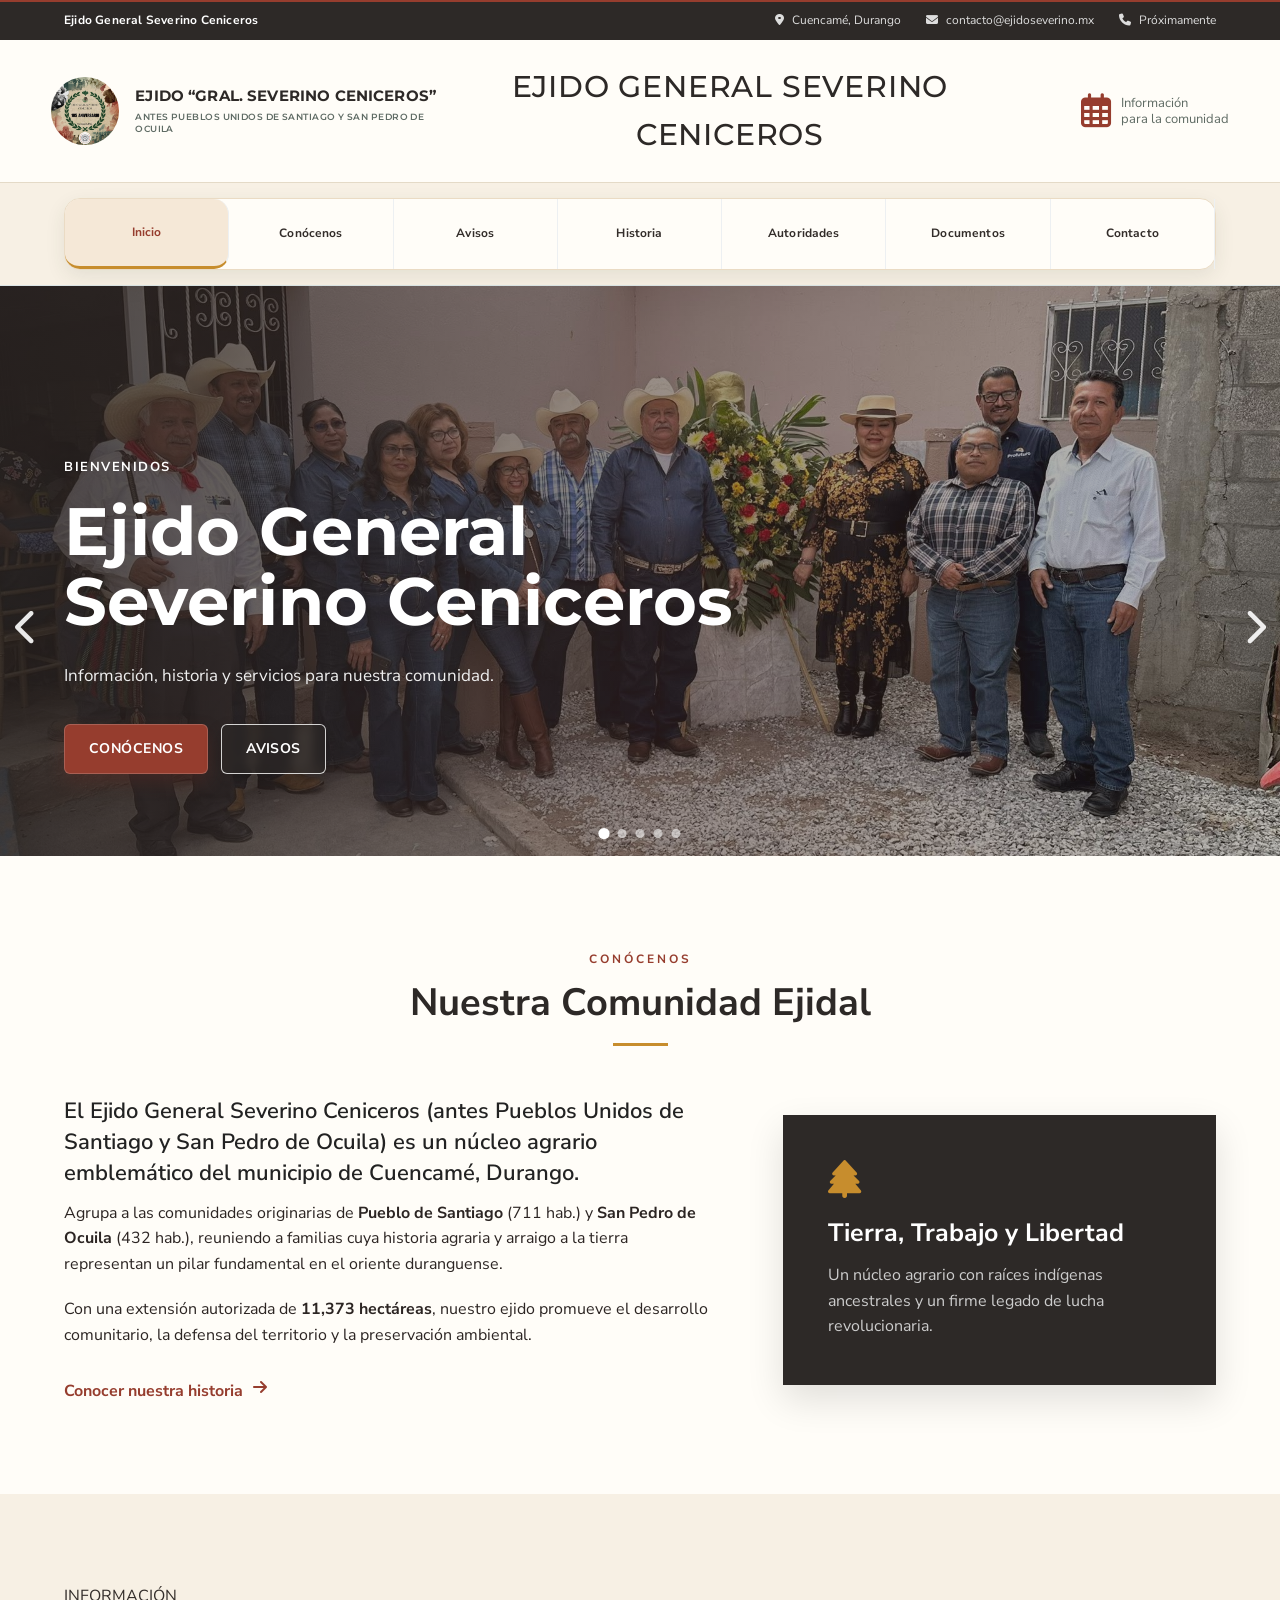
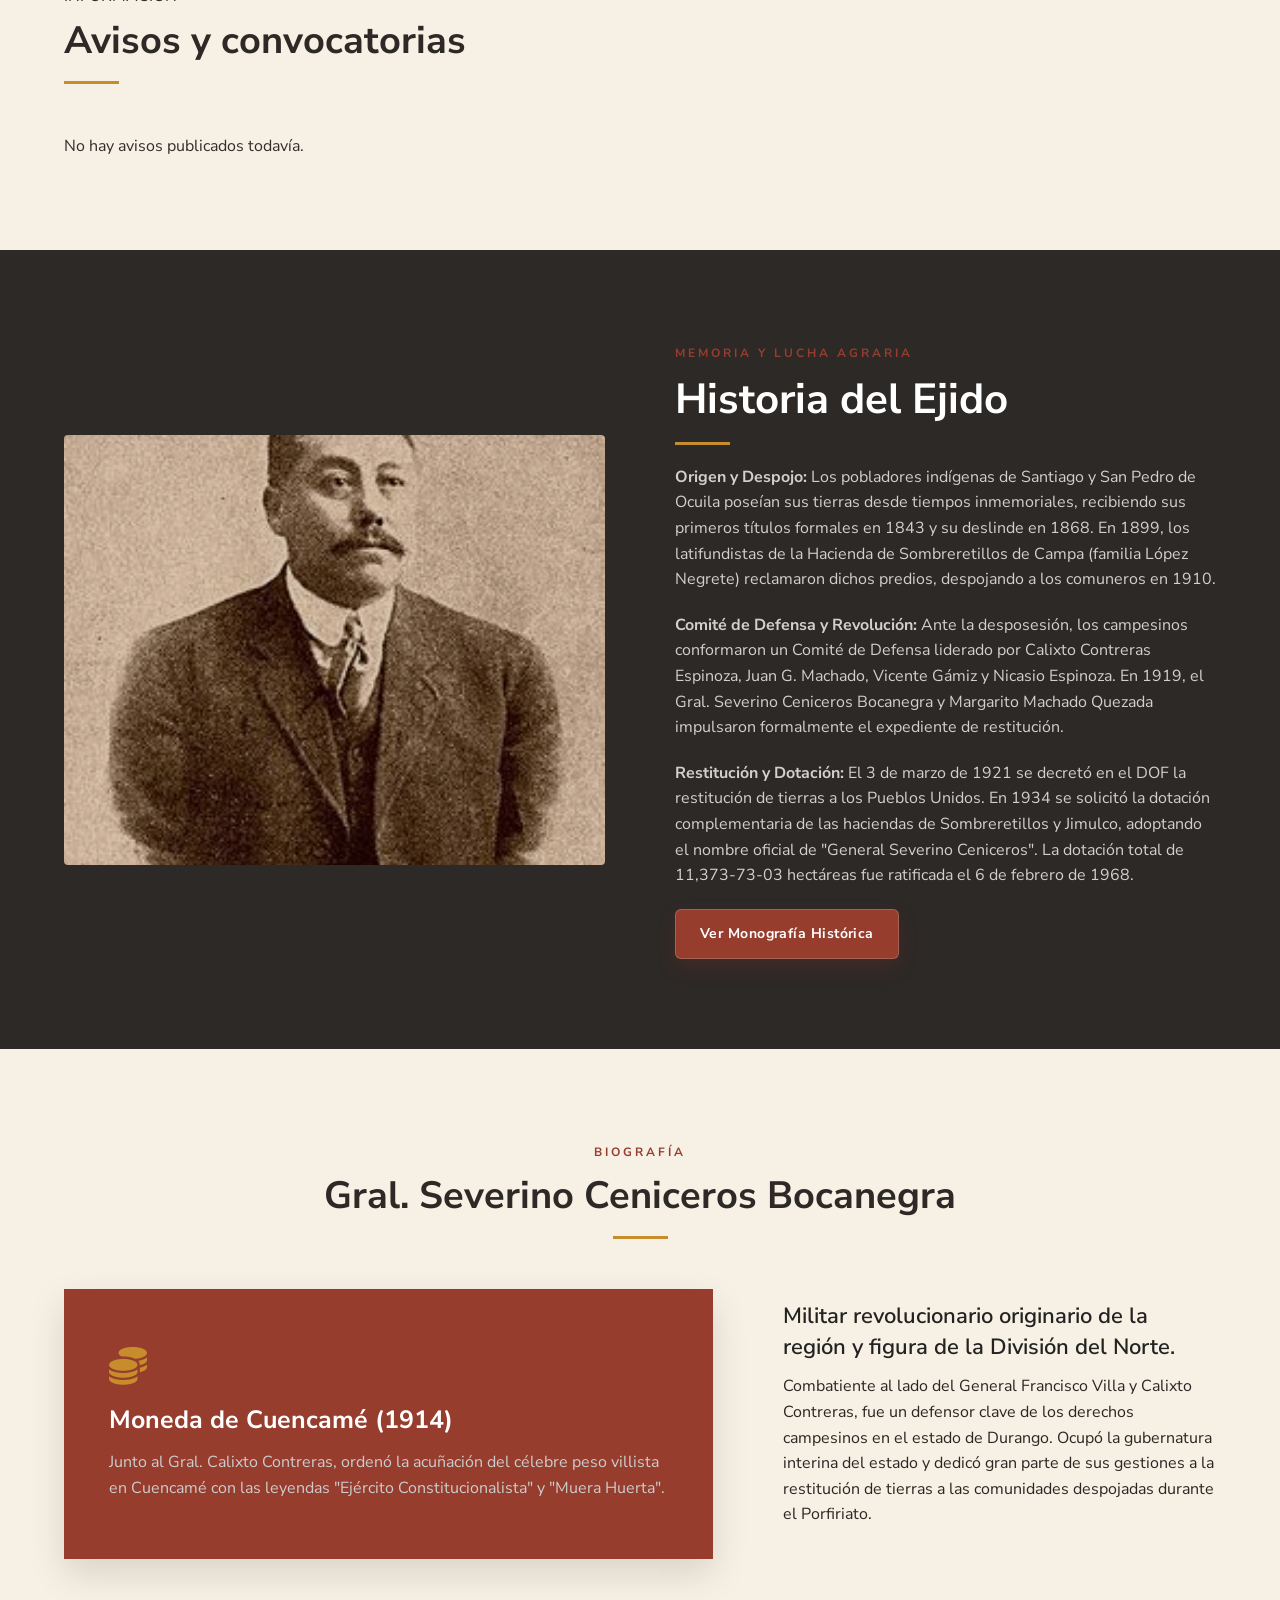
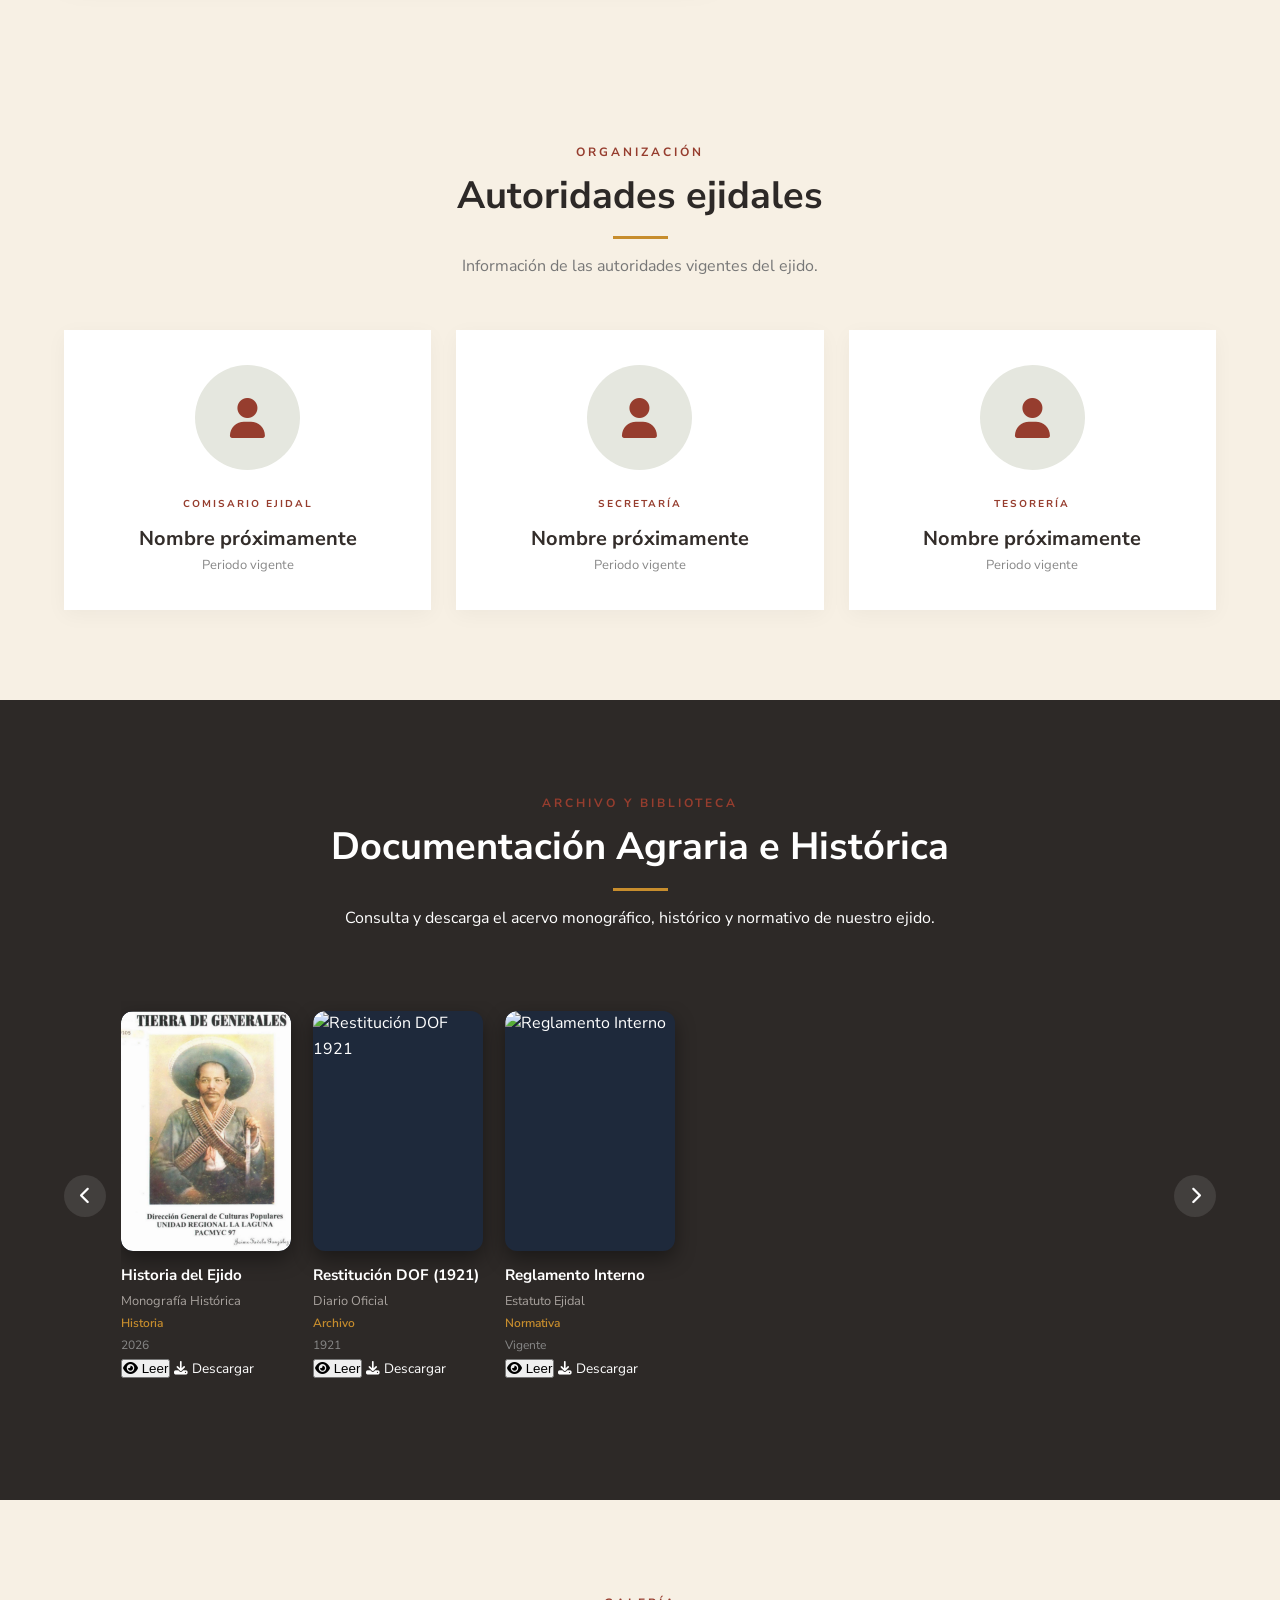
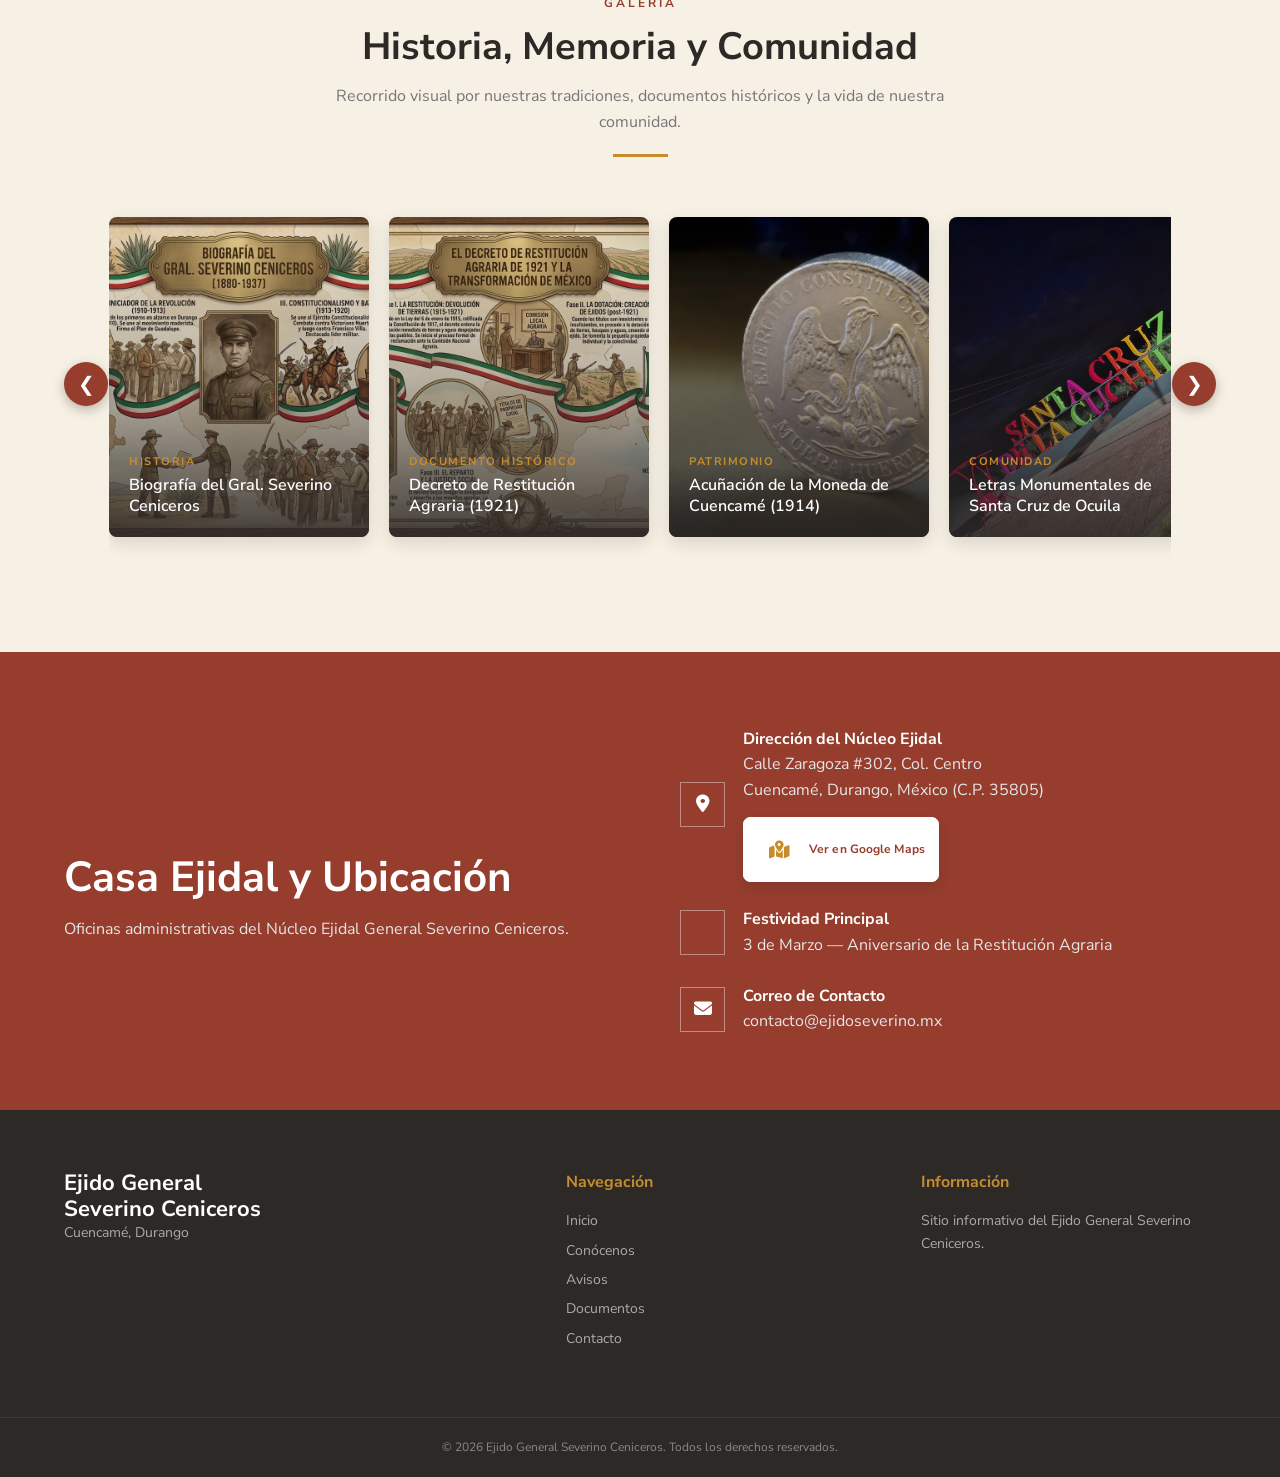
==== commit d6328bfb: "Add files via upload" ====
--- a/index.html
+++ b/index.html
@@ -471,6 +471,7 @@
         </div>
     </footer>
 
+    <!-- Script principal de la página -->
     <script src="script.js"></script>
 </body>
 </html>
